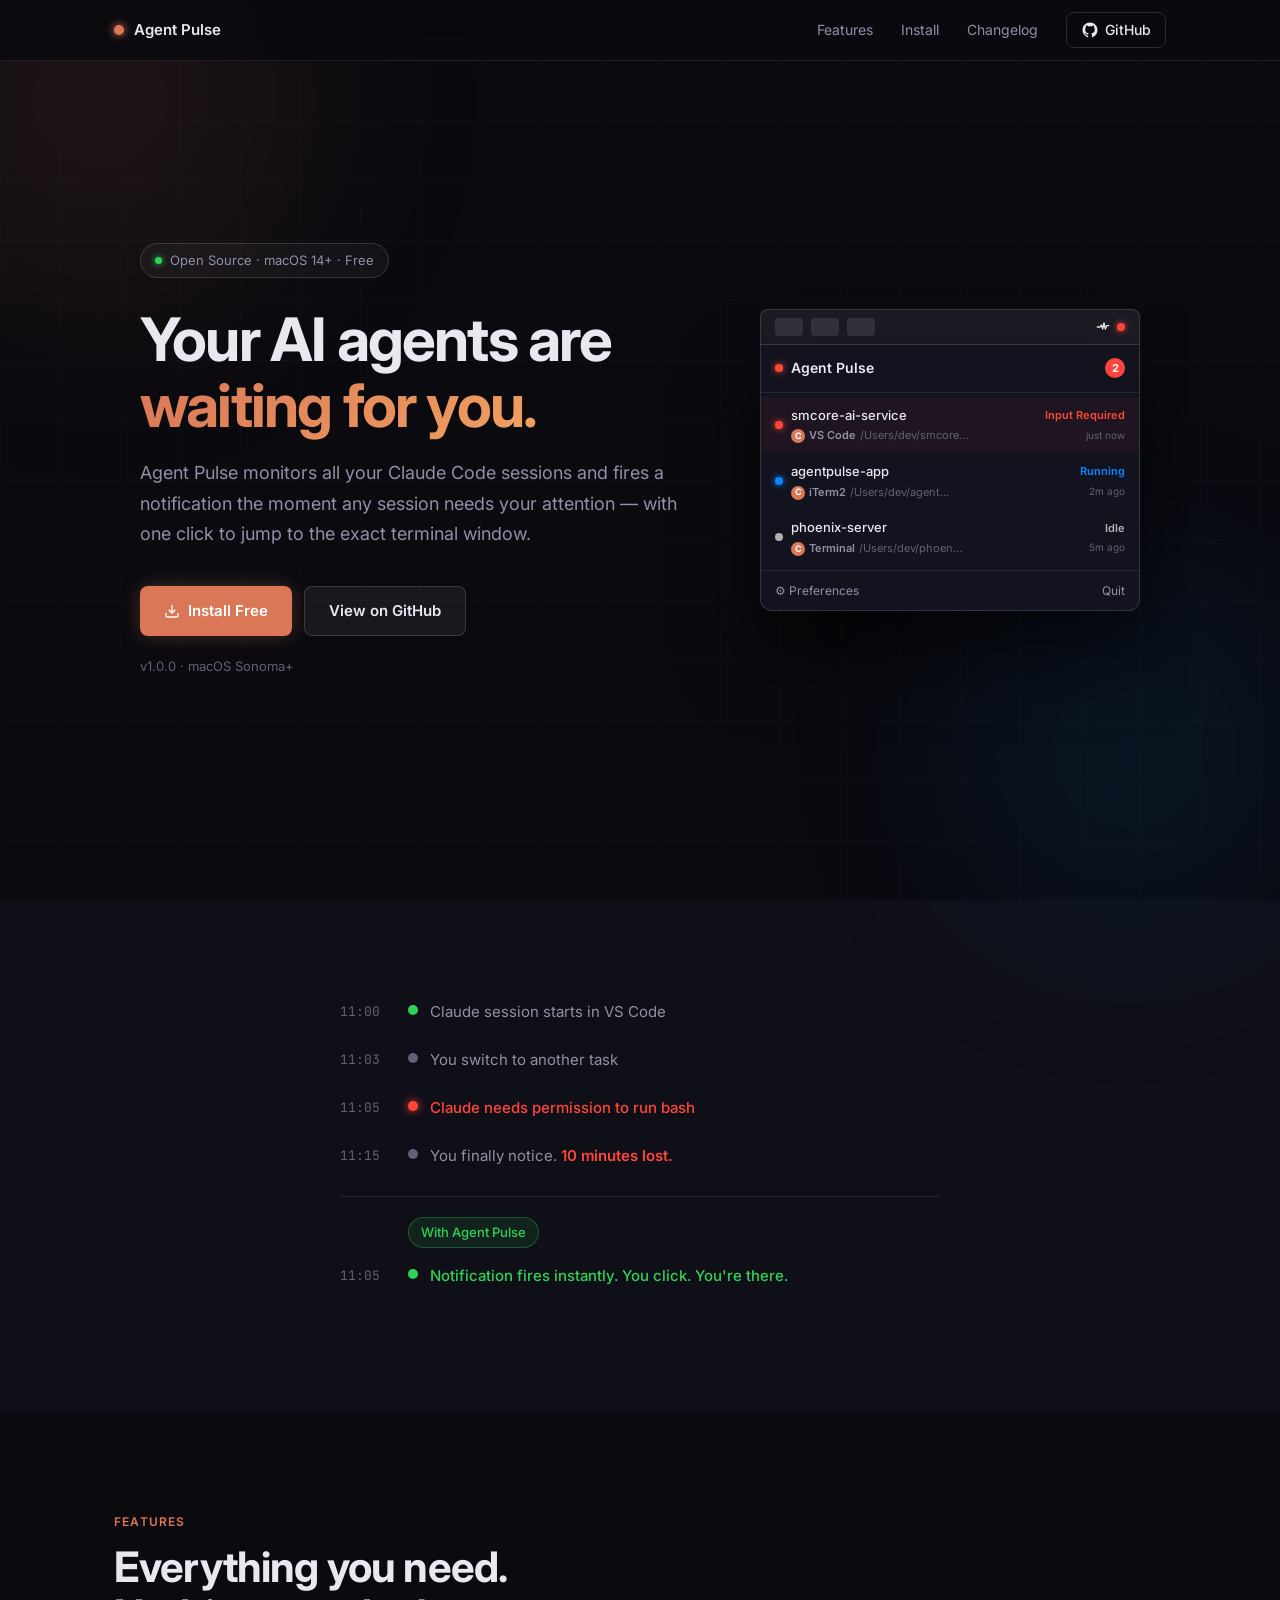
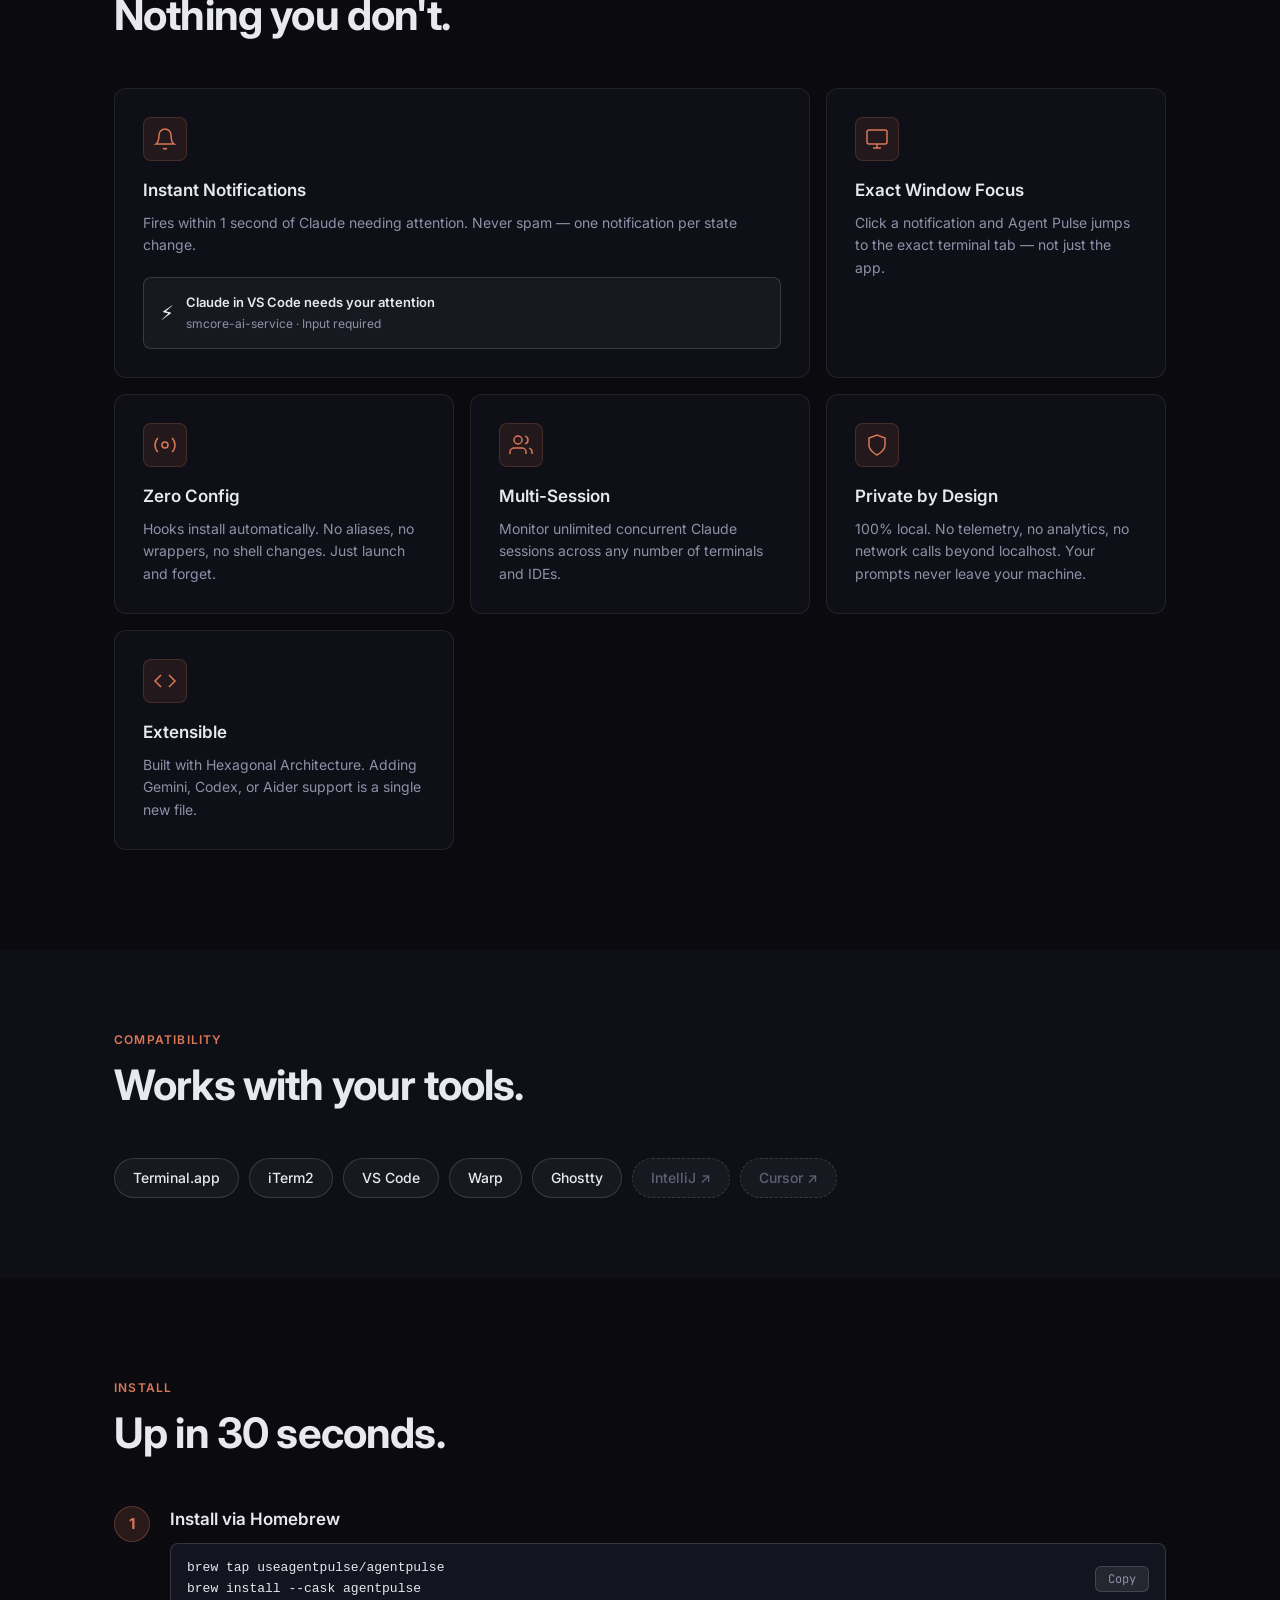
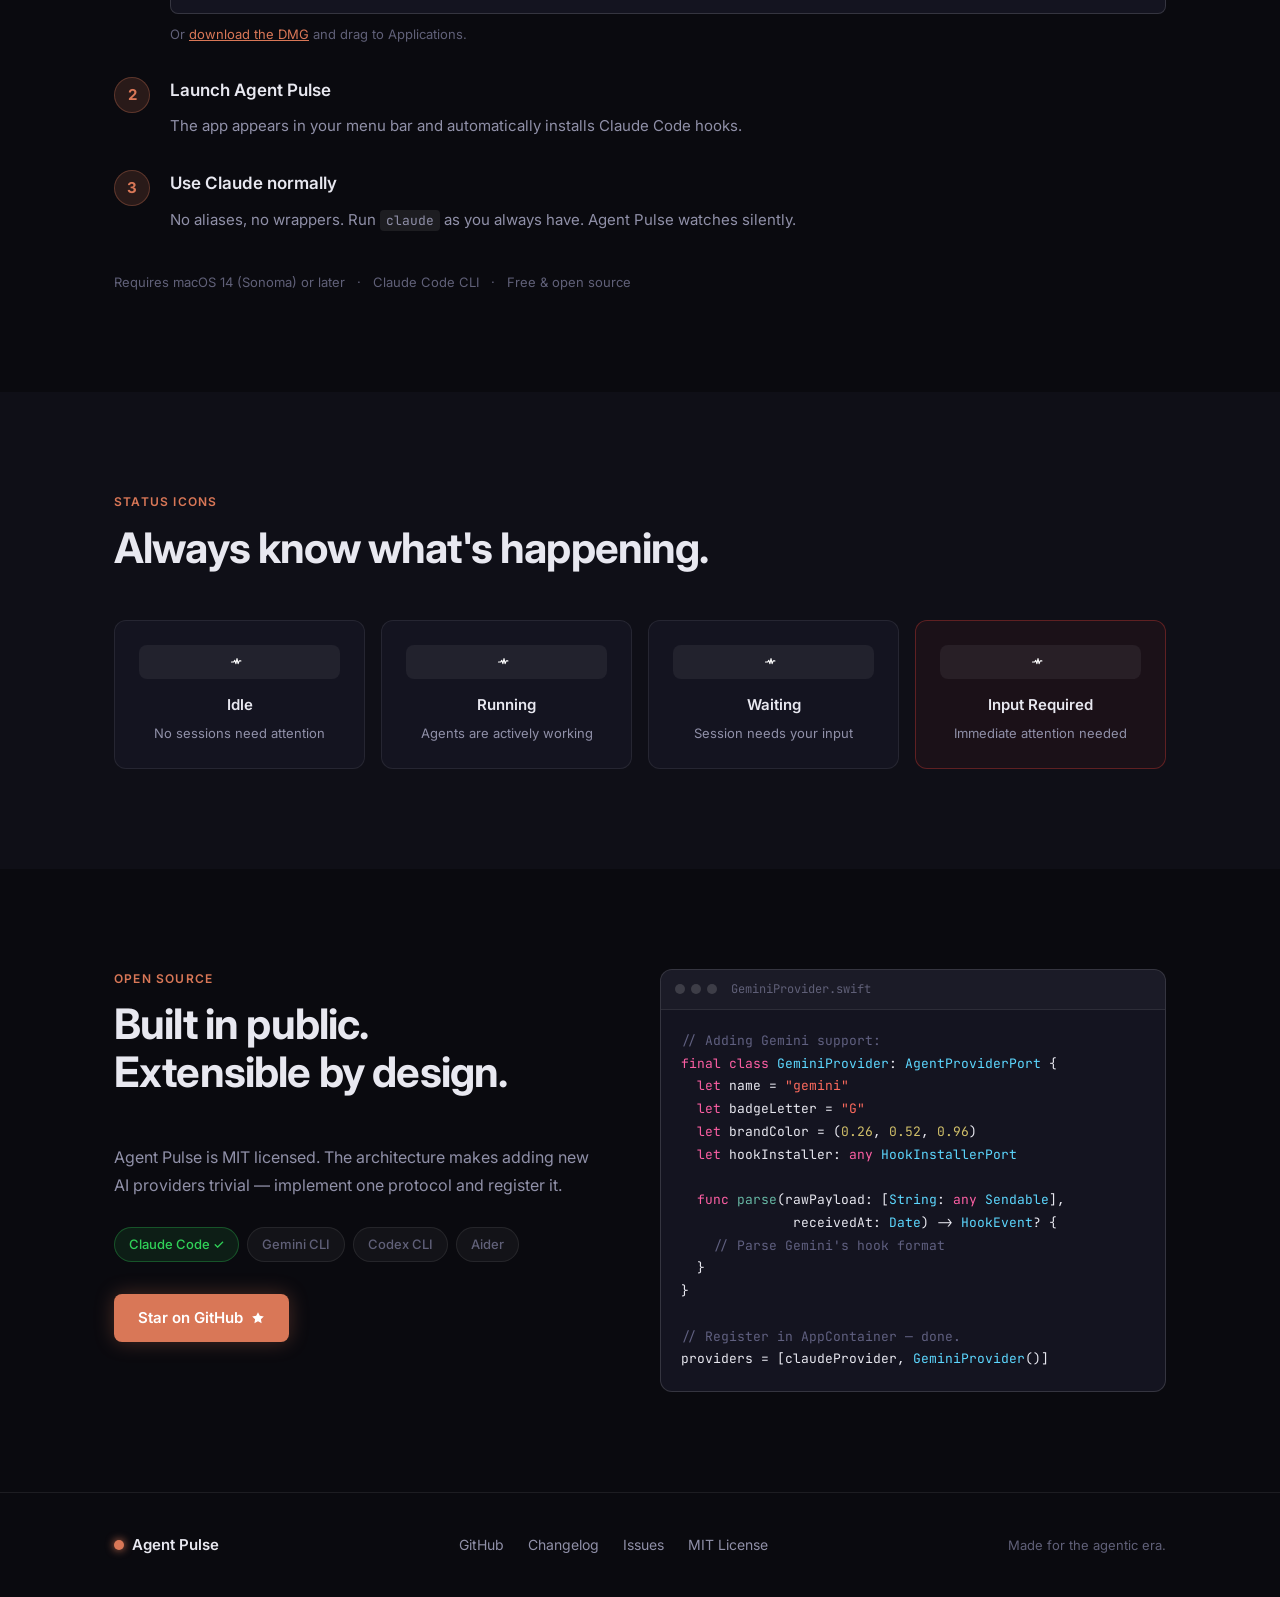
==== docs/index.html @ 5df6e978 "Add GitHub Pages site with hero, features, install, changelog" ====
<!DOCTYPE html>
<html lang="en">
<head>
  <meta charset="UTF-8" />
  <meta name="viewport" content="width=device-width, initial-scale=1.0" />
  <title>Agent Pulse — Monitor your AI coding agents</title>
  <meta name="description" content="macOS menu bar app that monitors Claude Code sessions and notifies you the moment any session needs your attention." />
  <meta property="og:title" content="Agent Pulse" />
  <meta property="og:description" content="Never miss when your AI coding agent needs you." />
  <meta property="og:type" content="website" />
  <meta property="og:url" content="https://useagentpulse.github.io/agentpulse-app" />
  <link rel="stylesheet" href="assets/css/style.css" />
  <link rel="preconnect" href="https://fonts.googleapis.com" />
  <link href="https://fonts.googleapis.com/css2?family=Inter:wght@300;400;500;600;700&family=JetBrains+Mono:wght@400;500&display=swap" rel="stylesheet" />
</head>
<body>

<!-- NAV -->
<nav class="nav">
  <div class="nav-inner">
    <div class="nav-logo">
      <span class="nav-dot"></span>
      <span class="nav-name">Agent Pulse</span>
    </div>
    <div class="nav-links">
      <a href="#features">Features</a>
      <a href="#install">Install</a>
      <a href="changelog.html">Changelog</a>
      <a href="https://github.com/useagentpulse/agentpulse-app" target="_blank" class="nav-github">
        <svg width="18" height="18" viewBox="0 0 24 24" fill="currentColor"><path d="M12 2C6.477 2 2 6.484 2 12.017c0 4.425 2.865 8.18 6.839 9.504.5.092.682-.217.682-.483 0-.237-.008-.868-.013-1.703-2.782.605-3.369-1.343-3.369-1.343-.454-1.158-1.11-1.466-1.11-1.466-.908-.62.069-.608.069-.608 1.003.07 1.531 1.032 1.531 1.032.892 1.53 2.341 1.088 2.91.832.092-.647.35-1.088.636-1.338-2.22-.253-4.555-1.113-4.555-4.951 0-1.093.39-1.988 1.029-2.688-.103-.253-.446-1.272.098-2.65 0 0 .84-.27 2.75 1.026A9.564 9.564 0 0112 6.844c.85.004 1.705.115 2.504.337 1.909-1.296 2.747-1.027 2.747-1.027.546 1.379.202 2.398.1 2.651.64.7 1.028 1.595 1.028 2.688 0 3.848-2.339 4.695-4.566 4.943.359.309.678.92.678 1.855 0 1.338-.012 2.419-.012 2.747 0 .268.18.58.688.482A10.019 10.019 0 0022 12.017C22 6.484 17.522 2 12 2z"/></svg>
        GitHub
      </a>
    </div>
  </div>
</nav>

<!-- HERO -->
<section class="hero">
  <div class="hero-bg">
    <div class="grid-lines"></div>
    <div class="glow glow-1"></div>
    <div class="glow glow-2"></div>
  </div>
  <div class="hero-content">
    <div class="hero-badge">
      <span class="badge-dot"></span>
      Open Source · macOS 14+ · Free
    </div>
    <h1 class="hero-title">
      Your AI agents are<br />
      <span class="hero-highlight">waiting for you.</span>
    </h1>
    <p class="hero-sub">
      Agent Pulse monitors all your Claude Code sessions and fires a notification
      the moment any session needs your attention — with one click to jump to
      the exact terminal window.
    </p>
    <div class="hero-actions">
      <a href="#install" class="btn btn-primary">
        <svg width="16" height="16" viewBox="0 0 24 24" fill="none" stroke="currentColor" stroke-width="2"><path d="M21 15v4a2 2 0 01-2 2H5a2 2 0 01-2-2v-4"/><polyline points="7 10 12 15 17 10"/><line x1="12" y1="15" x2="12" y2="3"/></svg>
        Install Free
      </a>
      <a href="https://github.com/useagentpulse/agentpulse-app" target="_blank" class="btn btn-ghost">View on GitHub</a>
    </div>
    <div class="hero-version">v1.0.0 · macOS Sonoma+</div>
  </div>

  <!-- Animated menu bar mockup -->
  <div class="hero-mockup">
    <div class="menubar-strip">
      <div class="menubar-icons">
        <div class="mb-icon"></div>
        <div class="mb-icon"></div>
        <div class="mb-icon"></div>
      </div>
      <div class="menubar-app">
        <svg class="pulse-icon" width="16" height="12" viewBox="0 0 24 18" fill="none">
          <path d="M2 9 H6 L8 6 L10 12 L12 3 L14 12 L16 7 H19" stroke="white" stroke-width="2" stroke-linecap="round" stroke-linejoin="round"/>
        </svg>
        <div class="status-dot status-dot--red pulse-anim"></div>
      </div>
    </div>

    <div class="popup-window">
      <div class="popup-header">
        <div class="popup-header-left">
          <div class="status-dot status-dot--red"></div>
          <span class="popup-title">Agent Pulse</span>
        </div>
        <div class="popup-badge">2</div>
      </div>
      <div class="popup-divider"></div>
      <div class="popup-sessions">
        <div class="session-row session-row--permission">
          <div class="session-left">
            <div class="status-dot status-dot--red"></div>
            <div class="session-info">
              <div class="session-name">smcore-ai-service</div>
              <div class="session-meta">
                <span class="provider-badge">C</span>
                <span class="terminal-name">VS Code</span>
                <span class="session-path">/Users/dev/smcore…</span>
              </div>
            </div>
          </div>
          <div class="session-right">
            <div class="session-status session-status--red">Input Required</div>
            <div class="session-time">just now</div>
          </div>
        </div>
        <div class="session-row">
          <div class="session-left">
            <div class="status-dot status-dot--blue"></div>
            <div class="session-info">
              <div class="session-name">agentpulse-app</div>
              <div class="session-meta">
                <span class="provider-badge">C</span>
                <span class="terminal-name">iTerm2</span>
                <span class="session-path">/Users/dev/agent…</span>
              </div>
            </div>
          </div>
          <div class="session-right">
            <div class="session-status session-status--blue">Running</div>
            <div class="session-time">2m ago</div>
          </div>
        </div>
        <div class="session-row">
          <div class="session-left">
            <div class="status-dot status-dot--grey"></div>
            <div class="session-info">
              <div class="session-name">phoenix-server</div>
              <div class="session-meta">
                <span class="provider-badge">C</span>
                <span class="terminal-name">Terminal</span>
                <span class="session-path">/Users/dev/phoen…</span>
              </div>
            </div>
          </div>
          <div class="session-right">
            <div class="session-status session-status--grey">Idle</div>
            <div class="session-time">5m ago</div>
          </div>
        </div>
      </div>
      <div class="popup-divider"></div>
      <div class="popup-footer">
        <span>⚙ Preferences</span>
        <span>Quit</span>
      </div>
    </div>
  </div>
</section>

<!-- PROBLEM -->
<section class="problem" id="problem">
  <div class="container">
    <div class="timeline">
      <div class="timeline-item">
        <div class="timeline-time">11:00</div>
        <div class="timeline-content">
          <div class="timeline-dot timeline-dot--green"></div>
          <div class="timeline-text">Claude session starts in VS Code</div>
        </div>
      </div>
      <div class="timeline-item">
        <div class="timeline-time">11:03</div>
        <div class="timeline-content">
          <div class="timeline-dot timeline-dot--grey"></div>
          <div class="timeline-text">You switch to another task</div>
        </div>
      </div>
      <div class="timeline-item">
        <div class="timeline-time">11:05</div>
        <div class="timeline-content">
          <div class="timeline-dot timeline-dot--red"></div>
          <div class="timeline-text timeline-text--alert">Claude needs permission to run bash</div>
        </div>
      </div>
      <div class="timeline-item">
        <div class="timeline-time">11:15</div>
        <div class="timeline-content">
          <div class="timeline-dot timeline-dot--grey"></div>
          <div class="timeline-text">You finally notice. <span class="lost">10 minutes lost.</span></div>
        </div>
      </div>
      <div class="timeline-with">
        <div class="with-badge">With Agent Pulse</div>
        <div class="timeline-item">
          <div class="timeline-time">11:05</div>
          <div class="timeline-content">
            <div class="timeline-dot timeline-dot--green"></div>
            <div class="timeline-text timeline-text--good">Notification fires instantly. You click. You're there.</div>
          </div>
        </div>
      </div>
    </div>
  </div>
</section>

<!-- FEATURES -->
<section class="features" id="features">
  <div class="container">
    <div class="section-label">Features</div>
    <h2 class="section-title">Everything you need.<br/>Nothing you don't.</h2>
    <div class="features-grid">
      <div class="feature-card feature-card--large">
        <div class="feature-icon">
          <svg width="24" height="24" viewBox="0 0 24 24" fill="none" stroke="currentColor" stroke-width="1.5"><path d="M18 8A6 6 0 006 8c0 7-3 9-3 9h18s-3-2-3-9"/><path d="M13.73 21a2 2 0 01-3.46 0"/></svg>
        </div>
        <h3>Instant Notifications</h3>
        <p>Fires within 1 second of Claude needing attention. Never spam — one notification per state change.</p>
        <div class="feature-notif">
          <div class="notif-icon">⚡</div>
          <div class="notif-body">
            <div class="notif-title">Claude in VS Code needs your attention</div>
            <div class="notif-sub">smcore-ai-service · Input required</div>
          </div>
        </div>
      </div>
      <div class="feature-card">
        <div class="feature-icon">
          <svg width="24" height="24" viewBox="0 0 24 24" fill="none" stroke="currentColor" stroke-width="1.5"><rect x="2" y="3" width="20" height="14" rx="2"/><path d="M8 21h8M12 17v4"/></svg>
        </div>
        <h3>Exact Window Focus</h3>
        <p>Click a notification and Agent Pulse jumps to the exact terminal tab — not just the app.</p>
      </div>
      <div class="feature-card">
        <div class="feature-icon">
          <svg width="24" height="24" viewBox="0 0 24 24" fill="none" stroke="currentColor" stroke-width="1.5"><circle cx="12" cy="12" r="3"/><path d="M19.07 4.93a10 10 0 010 14.14M4.93 4.93a10 10 0 000 14.14"/></svg>
        </div>
        <h3>Zero Config</h3>
        <p>Hooks install automatically. No aliases, no wrappers, no shell changes. Just launch and forget.</p>
      </div>
      <div class="feature-card">
        <div class="feature-icon">
          <svg width="24" height="24" viewBox="0 0 24 24" fill="none" stroke="currentColor" stroke-width="1.5"><path d="M17 21v-2a4 4 0 00-4-4H5a4 4 0 00-4 4v2"/><circle cx="9" cy="7" r="4"/><path d="M23 21v-2a4 4 0 00-3-3.87"/><path d="M16 3.13a4 4 0 010 7.75"/></svg>
        </div>
        <h3>Multi-Session</h3>
        <p>Monitor unlimited concurrent Claude sessions across any number of terminals and IDEs.</p>
      </div>
      <div class="feature-card">
        <div class="feature-icon">
          <svg width="24" height="24" viewBox="0 0 24 24" fill="none" stroke="currentColor" stroke-width="1.5"><path d="M12 22s8-4 8-10V5l-8-3-8 3v7c0 6 8 10 8 10z"/></svg>
        </div>
        <h3>Private by Design</h3>
        <p>100% local. No telemetry, no analytics, no network calls beyond localhost. Your prompts never leave your machine.</p>
      </div>
      <div class="feature-card">
        <div class="feature-icon">
          <svg width="24" height="24" viewBox="0 0 24 24" fill="none" stroke="currentColor" stroke-width="1.5"><polyline points="16 18 22 12 16 6"/><polyline points="8 6 2 12 8 18"/></svg>
        </div>
        <h3>Extensible</h3>
        <p>Built with Hexagonal Architecture. Adding Gemini, Codex, or Aider support is a single new file.</p>
      </div>
    </div>
  </div>
</section>

<!-- TERMINALS -->
<section class="terminals">
  <div class="container">
    <div class="section-label">Compatibility</div>
    <h2 class="section-title">Works with your tools.</h2>
    <div class="terminals-grid">
      <div class="terminal-pill">Terminal.app</div>
      <div class="terminal-pill">iTerm2</div>
      <div class="terminal-pill">VS Code</div>
      <div class="terminal-pill">Warp</div>
      <div class="terminal-pill">Ghostty</div>
      <div class="terminal-pill terminal-pill--coming">IntelliJ ↗</div>
      <div class="terminal-pill terminal-pill--coming">Cursor ↗</div>
    </div>
  </div>
</section>

<!-- INSTALL -->
<section class="install" id="install">
  <div class="container">
    <div class="section-label">Install</div>
    <h2 class="section-title">Up in 30 seconds.</h2>
    <div class="install-steps">
      <div class="install-step">
        <div class="step-num">1</div>
        <div class="step-body">
          <div class="step-title">Install via Homebrew</div>
          <div class="code-block">
            <code>brew tap useagentpulse/agentpulse<br/>brew install --cask agentpulse</code>
            <button class="copy-btn" data-copy="brew tap useagentpulse/agentpulse&#10;brew install --cask agentpulse">Copy</button>
          </div>
          <div class="step-alt">Or <a href="https://github.com/useagentpulse/agentpulse-app/releases/latest">download the DMG</a> and drag to Applications.</div>
        </div>
      </div>
      <div class="install-step">
        <div class="step-num">2</div>
        <div class="step-body">
          <div class="step-title">Launch Agent Pulse</div>
          <p>The app appears in your menu bar and automatically installs Claude Code hooks.</p>
        </div>
      </div>
      <div class="install-step">
        <div class="step-num">3</div>
        <div class="step-body">
          <div class="step-title">Use Claude normally</div>
          <p>No aliases, no wrappers. Run <code class="inline-code">claude</code> as you always have. Agent Pulse watches silently.</p>
        </div>
      </div>
    </div>
    <div class="requirements">
      <span>Requires macOS 14 (Sonoma) or later</span>
      <span>·</span>
      <span>Claude Code CLI</span>
      <span>·</span>
      <span>Free &amp; open source</span>
    </div>
  </div>
</section>

<!-- STATUS STATES -->
<section class="states">
  <div class="container">
    <div class="section-label">Status Icons</div>
    <h2 class="section-title">Always know what's happening.</h2>
    <div class="states-grid">
      <div class="state-card">
        <div class="state-icon">
          <svg width="14" height="10" viewBox="0 0 24 18" fill="none"><path d="M2 9 H6 L8 6 L10 12 L12 3 L14 12 L16 7 H19" stroke="white" stroke-width="2" stroke-linecap="round" stroke-linejoin="round"/></svg>
          <div class="state-dot" style="background:#B0B0B0"></div>
        </div>
        <div class="state-name">Idle</div>
        <div class="state-desc">No sessions need attention</div>
      </div>
      <div class="state-card">
        <div class="state-icon">
          <svg width="14" height="10" viewBox="0 0 24 18" fill="none"><path d="M2 9 H6 L8 6 L10 12 L12 3 L14 12 L16 7 H19" stroke="white" stroke-width="2" stroke-linecap="round" stroke-linejoin="round"/></svg>
          <div class="state-dot" style="background:#0A84FF"></div>
        </div>
        <div class="state-name">Running</div>
        <div class="state-desc">Agents are actively working</div>
      </div>
      <div class="state-card">
        <div class="state-icon">
          <svg width="14" height="10" viewBox="0 0 24 18" fill="none"><path d="M2 9 H6 L8 6 L10 12 L12 3 L14 12 L16 7 H19" stroke="white" stroke-width="2" stroke-linecap="round" stroke-linejoin="round"/></svg>
          <div class="state-dot" style="background:#FF9F0A"></div>
        </div>
        <div class="state-name">Waiting</div>
        <div class="state-desc">Session needs your input</div>
      </div>
      <div class="state-card state-card--highlight">
        <div class="state-icon">
          <svg width="14" height="10" viewBox="0 0 24 18" fill="none"><path d="M2 9 H6 L8 6 L10 12 L12 3 L14 12 L16 7 H19" stroke="white" stroke-width="2" stroke-linecap="round" stroke-linejoin="round"/></svg>
          <div class="state-dot state-dot--pulse" style="background:#FF453A"></div>
        </div>
        <div class="state-name">Input Required</div>
        <div class="state-desc">Immediate attention needed</div>
      </div>
    </div>
  </div>
</section>

<!-- OPEN SOURCE -->
<section class="opensource">
  <div class="container opensource-inner">
    <div class="os-text">
      <div class="section-label">Open Source</div>
      <h2 class="section-title">Built in public.<br/>Extensible by design.</h2>
      <p>Agent Pulse is MIT licensed. The architecture makes adding new AI providers trivial — implement one protocol and register it.</p>
      <div class="providers-roadmap">
        <div class="provider provider--done">Claude Code ✓</div>
        <div class="provider provider--soon">Gemini CLI</div>
        <div class="provider provider--soon">Codex CLI</div>
        <div class="provider provider--soon">Aider</div>
      </div>
      <a href="https://github.com/useagentpulse/agentpulse-app" target="_blank" class="btn btn-primary">
        Star on GitHub
        <svg width="14" height="14" viewBox="0 0 24 24" fill="currentColor"><path d="M12 2l3.09 6.26L22 9.27l-5 4.87 1.18 6.88L12 17.77l-6.18 3.25L7 14.14 2 9.27l6.91-1.01L12 2z"/></svg>
      </a>
    </div>
    <div class="os-code">
      <div class="code-window">
        <div class="code-window-bar">
          <span></span><span></span><span></span>
          <div class="code-window-title">GeminiProvider.swift</div>
        </div>
        <pre class="code-content"><span class="code-comment">// Adding Gemini support:</span>
<span class="code-keyword">final class</span> <span class="code-type">GeminiProvider</span>: <span class="code-type">AgentProviderPort</span> {
  <span class="code-keyword">let</span> name = <span class="code-string">"gemini"</span>
  <span class="code-keyword">let</span> badgeLetter = <span class="code-string">"G"</span>
  <span class="code-keyword">let</span> brandColor = (<span class="code-num">0.26</span>, <span class="code-num">0.52</span>, <span class="code-num">0.96</span>)
  <span class="code-keyword">let</span> hookInstaller: <span class="code-keyword">any</span> <span class="code-type">HookInstallerPort</span>

  <span class="code-keyword">func</span> <span class="code-fn">parse</span>(rawPayload: [<span class="code-type">String</span>: <span class="code-keyword">any</span> <span class="code-type">Sendable</span>],
              receivedAt: <span class="code-type">Date</span>) -> <span class="code-type">HookEvent</span>? {
    <span class="code-comment">// Parse Gemini's hook format</span>
  }
}

<span class="code-comment">// Register in AppContainer — done.</span>
providers = [claudeProvider, <span class="code-type">GeminiProvider</span>()]</pre>
      </div>
    </div>
  </div>
</section>

<!-- FOOTER -->
<footer class="footer">
  <div class="container footer-inner">
    <div class="footer-logo">
      <span class="nav-dot"></span>
      <span>Agent Pulse</span>
    </div>
    <div class="footer-links">
      <a href="https://github.com/useagentpulse/agentpulse-app" target="_blank">GitHub</a>
      <a href="changelog.html">Changelog</a>
      <a href="https://github.com/useagentpulse/agentpulse-app/issues" target="_blank">Issues</a>
      <a href="https://github.com/useagentpulse/agentpulse-app/blob/main/LICENSE" target="_blank">MIT License</a>
    </div>
    <div class="footer-copy">Made for the agentic era.</div>
  </div>
</footer>

<script src="assets/js/main.js"></script>
</body>
</html>
---- docs/assets/css/style.css ----
/* ============================================================
   Agent Pulse — Site Styles
   Dark theme, agentic aesthetic
   ============================================================ */

*, *::before, *::after { box-sizing: border-box; margin: 0; padding: 0; }

:root {
  --bg:        #0a0a0f;
  --bg-2:      #0f0f17;
  --bg-3:      #141420;
  --border:    rgba(255,255,255,0.08);
  --border-2:  rgba(255,255,255,0.14);
  --text:      #e8e8f0;
  --text-2:    #9090a8;
  --text-3:    #606078;
  --accent:    #D97757;
  --blue:      #0A84FF;
  --orange:    #FF9F0A;
  --red:       #FF453A;
  --green:     #30D158;
  --grey:      #B0B0B0;
  --radius:    12px;
  --radius-sm: 8px;
}

html { scroll-behavior: smooth; }

body {
  font-family: 'Inter', system-ui, sans-serif;
  background: var(--bg);
  color: var(--text);
  line-height: 1.6;
  overflow-x: hidden;
}

a { color: inherit; text-decoration: none; }
.container { max-width: 1100px; margin: 0 auto; padding: 0 24px; }

/* ── NAV ─────────────────────────────────────────────────── */
.nav {
  position: fixed; top: 0; left: 0; right: 0; z-index: 100;
  background: rgba(10,10,15,0.85);
  backdrop-filter: blur(20px);
  border-bottom: 1px solid var(--border);
}
.nav-inner {
  max-width: 1100px; margin: 0 auto; padding: 0 24px;
  height: 60px; display: flex; align-items: center; justify-content: space-between;
}
.nav-logo { display: flex; align-items: center; gap: 10px; font-weight: 600; font-size: 15px; }
.nav-dot {
  width: 10px; height: 10px; border-radius: 50%;
  background: var(--accent);
  box-shadow: 0 0 8px var(--accent);
  animation: breathe 2s ease-in-out infinite;
}
@keyframes breathe {
  0%,100% { opacity: 1; transform: scale(1); }
  50%      { opacity: 0.4; transform: scale(0.85); }
}
.nav-links { display: flex; align-items: center; gap: 28px; font-size: 14px; color: var(--text-2); }
.nav-links a:hover { color: var(--text); }
.nav-active { color: var(--text) !important; }
.nav-github {
  display: flex; align-items: center; gap: 6px;
  padding: 6px 14px; border-radius: var(--radius-sm);
  border: 1px solid var(--border-2);
  color: var(--text) !important;
  font-weight: 500;
  transition: border-color 0.2s, background 0.2s;
}
.nav-github:hover { background: rgba(255,255,255,0.05); border-color: var(--border-2); }

/* ── HERO ────────────────────────────────────────────────── */
.hero {
  min-height: 100vh; display: flex; align-items: center;
  padding: 100px 24px 80px;
  position: relative; overflow: hidden;
  max-width: 1100px; margin: 0 auto;
  gap: 60px; flex-wrap: wrap; justify-content: center;
}
.hero-bg { position: fixed; inset: 0; pointer-events: none; z-index: 0; }
.grid-lines {
  position: absolute; inset: 0;
  background-image:
    linear-gradient(rgba(255,255,255,0.02) 1px, transparent 1px),
    linear-gradient(90deg, rgba(255,255,255,0.02) 1px, transparent 1px);
  background-size: 60px 60px;
}
.glow {
  position: absolute; border-radius: 50%; filter: blur(100px); opacity: 0.15;
}
.glow-1 {
  width: 600px; height: 600px; top: -200px; left: -200px;
  background: radial-gradient(circle, var(--accent) 0%, transparent 70%);
}
.glow-2 {
  width: 500px; height: 500px; bottom: -100px; right: -100px;
  background: radial-gradient(circle, var(--blue) 0%, transparent 70%);
}
.hero-content { position: relative; z-index: 1; max-width: 560px; flex: 1 1 400px; }
.hero-badge {
  display: inline-flex; align-items: center; gap: 8px;
  padding: 6px 14px; border-radius: 100px;
  border: 1px solid var(--border-2);
  background: rgba(255,255,255,0.04);
  font-size: 13px; color: var(--text-2); margin-bottom: 28px;
}
.badge-dot {
  width: 7px; height: 7px; border-radius: 50%;
  background: var(--green);
  box-shadow: 0 0 6px var(--green);
}
.hero-title {
  font-size: clamp(36px, 5vw, 60px);
  font-weight: 700; line-height: 1.1;
  letter-spacing: -0.03em; margin-bottom: 20px;
}
.hero-highlight {
  background: linear-gradient(135deg, var(--accent) 0%, #f0a060 100%);
  -webkit-background-clip: text; -webkit-text-fill-color: transparent;
}
.hero-sub { font-size: 18px; color: var(--text-2); line-height: 1.7; margin-bottom: 36px; }
.hero-actions { display: flex; gap: 12px; flex-wrap: wrap; margin-bottom: 20px; }
.hero-version { font-size: 13px; color: var(--text-3); }

/* Buttons */
.btn {
  display: inline-flex; align-items: center; gap: 8px;
  padding: 12px 24px; border-radius: var(--radius-sm);
  font-weight: 600; font-size: 15px; cursor: pointer;
  transition: all 0.2s; border: none;
}
.btn-primary {
  background: var(--accent);
  color: white;
  box-shadow: 0 0 20px rgba(217,119,87,0.3);
}
.btn-primary:hover { background: #e8895a; box-shadow: 0 0 30px rgba(217,119,87,0.5); transform: translateY(-1px); }
.btn-ghost {
  background: rgba(255,255,255,0.06);
  color: var(--text);
  border: 1px solid var(--border-2);
}
.btn-ghost:hover { background: rgba(255,255,255,0.1); }

/* ── MENU BAR MOCKUP ─────────────────────────────────────── */
.hero-mockup { position: relative; z-index: 1; flex: 1 1 320px; max-width: 380px; }
.menubar-strip {
  background: rgba(30,30,40,0.9);
  border: 1px solid var(--border-2);
  border-radius: var(--radius-sm) var(--radius-sm) 0 0;
  padding: 8px 14px;
  display: flex; align-items: center; justify-content: space-between;
}
.menubar-icons { display: flex; gap: 8px; }
.mb-icon {
  width: 28px; height: 18px;
  background: rgba(255,255,255,0.1); border-radius: 4px;
}
.menubar-app { display: flex; align-items: center; gap: 5px; }
.pulse-icon { opacity: 0.9; }
.status-dot {
  width: 8px; height: 8px; border-radius: 50%; flex-shrink: 0;
}
.status-dot--red    { background: var(--red); box-shadow: 0 0 6px var(--red); }
.status-dot--blue   { background: var(--blue); box-shadow: 0 0 6px var(--blue); }
.status-dot--grey   { background: var(--grey); }
.status-dot--green  { background: var(--green); }
.status-dot--orange { background: var(--orange); }
.pulse-anim { animation: pulse-red 0.5s ease-in-out infinite alternate; }
@keyframes pulse-red {
  from { opacity: 1; box-shadow: 0 0 6px var(--red); }
  to   { opacity: 0.15; box-shadow: 0 0 2px var(--red); }
}
.popup-window {
  background: rgba(20,20,32,0.98);
  border: 1px solid var(--border-2);
  border-top: none;
  border-radius: 0 0 var(--radius) var(--radius);
  overflow: hidden;
  box-shadow: 0 40px 80px rgba(0,0,0,0.6);
}
.popup-header {
  display: flex; align-items: center; justify-content: space-between;
  padding: 12px 14px;
}
.popup-header-left { display: flex; align-items: center; gap: 8px; }
.popup-title { font-weight: 600; font-size: 14px; }
.popup-badge {
  background: var(--red); color: white;
  width: 20px; height: 20px; border-radius: 50%;
  font-size: 11px; font-weight: 700;
  display: flex; align-items: center; justify-content: center;
}
.popup-divider { height: 1px; background: var(--border); }
.popup-sessions { padding: 4px 0; }
.session-row {
  display: flex; align-items: center; justify-content: space-between;
  padding: 8px 14px; gap: 8px;
  transition: background 0.15s;
}
.session-row:hover { background: rgba(255,255,255,0.04); }
.session-row--permission { background: rgba(255,69,58,0.05); }
.session-left { display: flex; align-items: center; gap: 8px; flex: 1; min-width: 0; }
.session-info { min-width: 0; }
.session-name { font-size: 13px; font-weight: 500; white-space: nowrap; overflow: hidden; text-overflow: ellipsis; }
.session-meta { display: flex; align-items: center; gap: 4px; margin-top: 2px; }
.provider-badge {
  font-size: 9px; font-weight: 700;
  background: var(--accent); color: white;
  width: 14px; height: 14px; border-radius: 50%;
  display: flex; align-items: center; justify-content: center;
  flex-shrink: 0;
}
.terminal-name { font-size: 11px; font-weight: 600; color: var(--text-2); }
.session-path { font-size: 11px; color: var(--text-3); white-space: nowrap; overflow: hidden; text-overflow: ellipsis; }
.session-right { text-align: right; flex-shrink: 0; }
.session-status { font-size: 11px; font-weight: 600; }
.session-status--red    { color: var(--red); }
.session-status--blue   { color: var(--blue); }
.session-status--grey   { color: var(--grey); }
.session-time { font-size: 10px; color: var(--text-3); margin-top: 2px; }
.popup-footer {
  display: flex; justify-content: space-between;
  padding: 10px 14px;
  font-size: 12px; color: var(--text-2);
}

/* ── PROBLEM TIMELINE ─────────────────────────────────────── */
.problem { padding: 100px 0; background: var(--bg-2); }
.timeline { max-width: 600px; margin: 0 auto; }
.timeline-item {
  display: flex; gap: 20px; align-items: flex-start;
  margin-bottom: 8px;
}
.timeline-time {
  font-family: 'JetBrains Mono', monospace;
  font-size: 13px; color: var(--text-3);
  width: 48px; flex-shrink: 0; padding-top: 2px;
}
.timeline-content { display: flex; align-items: flex-start; gap: 12px; flex: 1; }
.timeline-dot {
  width: 10px; height: 10px; border-radius: 50%; flex-shrink: 0; margin-top: 5px;
}
.timeline-dot--green  { background: var(--green); }
.timeline-dot--grey   { background: var(--text-3); }
.timeline-dot--red    { background: var(--red); box-shadow: 0 0 8px var(--red); }
.timeline-text { font-size: 15px; color: var(--text-2); padding-bottom: 16px; }
.timeline-text--alert { color: var(--red); font-weight: 500; }
.timeline-text--good  { color: var(--green); font-weight: 500; }
.lost { color: var(--red); font-weight: 600; }
.timeline-with {
  border-top: 1px solid var(--border);
  padding-top: 20px; margin-top: 12px;
}
.with-badge {
  display: inline-block; margin-bottom: 16px; margin-left: 68px;
  background: rgba(48,209,88,0.1); color: var(--green);
  border: 1px solid rgba(48,209,88,0.3);
  padding: 4px 12px; border-radius: 100px; font-size: 13px; font-weight: 500;
}

/* ── SECTIONS ─────────────────────────────────────────────── */
.section-label {
  font-size: 12px; font-weight: 600; letter-spacing: 0.1em;
  text-transform: uppercase; color: var(--accent);
  margin-bottom: 12px;
}
.section-title {
  font-size: clamp(28px, 4vw, 42px);
  font-weight: 700; line-height: 1.15;
  letter-spacing: -0.02em; margin-bottom: 48px;
}

/* ── FEATURES ─────────────────────────────────────────────── */
.features { padding: 100px 0; }
.features-grid {
  display: grid;
  grid-template-columns: repeat(3, 1fr);
  gap: 16px;
}
.feature-card {
  background: var(--bg-2);
  border: 1px solid var(--border);
  border-radius: var(--radius);
  padding: 28px;
  transition: border-color 0.2s, transform 0.2s;
}
.feature-card:hover { border-color: var(--border-2); transform: translateY(-2px); }
.feature-card--large { grid-column: span 2; }
.feature-icon {
  width: 44px; height: 44px; border-radius: var(--radius-sm);
  background: rgba(217,119,87,0.1);
  border: 1px solid rgba(217,119,87,0.2);
  display: flex; align-items: center; justify-content: center;
  color: var(--accent); margin-bottom: 16px;
}
.feature-card h3 { font-size: 17px; font-weight: 600; margin-bottom: 8px; }
.feature-card p { font-size: 14px; color: var(--text-2); line-height: 1.6; }
.feature-notif {
  display: flex; align-items: center; gap: 12px;
  margin-top: 20px; padding: 14px 16px;
  background: rgba(255,255,255,0.04);
  border: 1px solid var(--border-2);
  border-radius: var(--radius-sm);
}
.notif-icon { font-size: 20px; }
.notif-title { font-size: 13px; font-weight: 600; }
.notif-sub { font-size: 12px; color: var(--text-2); margin-top: 2px; }

/* ── TERMINALS ────────────────────────────────────────────── */
.terminals { padding: 80px 0; background: var(--bg-2); }
.terminals-grid { display: flex; flex-wrap: wrap; gap: 10px; }
.terminal-pill {
  padding: 8px 18px; border-radius: 100px;
  border: 1px solid var(--border-2);
  font-size: 14px; font-weight: 500;
  background: rgba(255,255,255,0.04);
}
.terminal-pill--coming { color: var(--text-3); border-style: dashed; }

/* ── INSTALL ──────────────────────────────────────────────── */
.install { padding: 100px 0; }
.install-steps { display: flex; flex-direction: column; gap: 32px; margin-bottom: 40px; }
.install-step { display: flex; gap: 20px; align-items: flex-start; }
.step-num {
  width: 36px; height: 36px; border-radius: 50%;
  background: rgba(217,119,87,0.15);
  border: 1px solid rgba(217,119,87,0.3);
  color: var(--accent); font-weight: 700; font-size: 15px;
  display: flex; align-items: center; justify-content: center;
  flex-shrink: 0;
}
.step-body { flex: 1; }
.step-title { font-size: 17px; font-weight: 600; margin-bottom: 10px; }
.step-body p { font-size: 15px; color: var(--text-2); }
.step-alt { font-size: 13px; color: var(--text-3); margin-top: 10px; }
.step-alt a { color: var(--accent); text-decoration: underline; }
.code-block {
  display: flex; align-items: center; justify-content: space-between;
  background: var(--bg-3);
  border: 1px solid var(--border-2);
  border-radius: var(--radius-sm);
  padding: 14px 16px;
  font-family: 'JetBrains Mono', monospace;
  font-size: 13px; color: var(--text);
  gap: 12px;
}
.code-block code { flex: 1; white-space: pre; }
.copy-btn {
  background: rgba(255,255,255,0.08);
  border: 1px solid var(--border-2);
  color: var(--text-2); font-size: 12px;
  padding: 4px 12px; border-radius: 6px;
  cursor: pointer; flex-shrink: 0;
  transition: all 0.15s; font-family: inherit;
}
.copy-btn:hover { background: rgba(255,255,255,0.14); color: var(--text); }
.copy-btn.copied { color: var(--green); border-color: rgba(48,209,88,0.3); }
.inline-code {
  font-family: 'JetBrains Mono', monospace;
  font-size: 13px; background: rgba(255,255,255,0.08);
  padding: 2px 6px; border-radius: 4px;
}
.requirements {
  display: flex; gap: 12px; align-items: center;
  font-size: 13px; color: var(--text-3); flex-wrap: wrap;
}

/* ── STATUS STATES ────────────────────────────────────────── */
.states { padding: 100px 0; background: var(--bg-2); }
.states-grid {
  display: grid; grid-template-columns: repeat(4, 1fr); gap: 16px;
}
.state-card {
  background: var(--bg-3);
  border: 1px solid var(--border);
  border-radius: var(--radius);
  padding: 24px;
  text-align: center;
  transition: border-color 0.2s;
}
.state-card:hover { border-color: var(--border-2); }
.state-card--highlight { border-color: rgba(255,69,58,0.3); background: rgba(255,69,58,0.05); }
.state-icon {
  display: flex; align-items: center; justify-content: center; gap: 6px;
  background: rgba(255,255,255,0.06);
  border-radius: var(--radius-sm);
  padding: 12px; margin-bottom: 14px;
}
.state-dot--pulse { animation: pulse-red 0.5s ease-in-out infinite alternate; }
.state-name { font-size: 15px; font-weight: 600; margin-bottom: 6px; }
.state-desc { font-size: 13px; color: var(--text-2); }

/* ── OPEN SOURCE ──────────────────────────────────────────── */
.opensource { padding: 100px 0; }
.opensource-inner { display: flex; gap: 60px; align-items: flex-start; flex-wrap: wrap; }
.os-text { flex: 1 1 360px; }
.os-text p { font-size: 16px; color: var(--text-2); margin-bottom: 28px; line-height: 1.7; }
.providers-roadmap { display: flex; flex-wrap: wrap; gap: 8px; margin-bottom: 32px; }
.provider {
  padding: 6px 14px; border-radius: 100px; font-size: 13px; font-weight: 500;
}
.provider--done { background: rgba(48,209,88,0.1); color: var(--green); border: 1px solid rgba(48,209,88,0.3); }
.provider--soon { background: rgba(255,255,255,0.04); color: var(--text-3); border: 1px solid var(--border); }

.os-code { flex: 1 1 380px; }
.code-window {
  background: var(--bg-3);
  border: 1px solid var(--border-2);
  border-radius: var(--radius);
  overflow: hidden;
}
.code-window-bar {
  display: flex; align-items: center; gap: 6px;
  padding: 10px 14px;
  background: rgba(255,255,255,0.03);
  border-bottom: 1px solid var(--border);
}
.code-window-bar span {
  width: 10px; height: 10px; border-radius: 50%; background: rgba(255,255,255,0.15);
}
.code-window-title { margin-left: 8px; font-size: 12px; color: var(--text-3); font-family: 'JetBrains Mono', monospace; }
.code-content {
  padding: 20px; font-size: 13px; line-height: 1.75;
  font-family: 'JetBrains Mono', monospace;
  white-space: pre; overflow-x: auto;
}
.code-comment  { color: #606080; }
.code-keyword  { color: #FC5FA3; }
.code-type     { color: #5DD8FF; }
.code-string   { color: #FC6A5D; }
.code-num      { color: #D0BF69; }
.code-fn       { color: #67B7A4; }

/* ── FOOTER ──────────────────────────────────────────────── */
.footer {
  border-top: 1px solid var(--border);
  padding: 40px 0;
}
.footer-inner {
  display: flex; align-items: center; justify-content: space-between;
  flex-wrap: wrap; gap: 16px;
}
.footer-logo { display: flex; align-items: center; gap: 8px; font-weight: 600; font-size: 15px; }
.footer-links { display: flex; gap: 24px; font-size: 14px; color: var(--text-2); }
.footer-links a:hover { color: var(--text); }
.footer-copy { font-size: 13px; color: var(--text-3); }

/* ── CHANGELOG PAGE ──────────────────────────────────────── */
.changelog-page { padding-top: 80px; min-height: 100vh; }
.changelog-header { padding: 80px 0 60px; }
.changelog-sub { font-size: 17px; color: var(--text-2); }
.changelog-list { display: flex; flex-direction: column; gap: 48px; padding-bottom: 80px; }
.changelog-entry {
  border: 1px solid var(--border);
  border-radius: var(--radius);
  padding: 36px;
  background: var(--bg-2);
}
.changelog-meta { display: flex; align-items: center; gap: 12px; margin-bottom: 12px; flex-wrap: wrap; }
.changelog-version {
  font-family: 'JetBrains Mono', monospace;
  font-size: 15px; font-weight: 600; color: var(--accent);
}
.changelog-tag {
  padding: 3px 10px; border-radius: 100px; font-size: 12px; font-weight: 600;
}
.changelog-tag--latest { background: rgba(48,209,88,0.1); color: var(--green); border: 1px solid rgba(48,209,88,0.3); }
.changelog-date { font-size: 13px; color: var(--text-3); }
.changelog-title { font-size: 24px; font-weight: 700; margin-bottom: 24px; letter-spacing: -0.02em; }
.changelog-body { display: flex; flex-direction: column; gap: 20px; }
.changelog-section-title { font-size: 13px; font-weight: 600; color: var(--text-2); margin-bottom: 10px; }
.changelog-body ul { list-style: none; display: flex; flex-direction: column; gap: 8px; }
.changelog-body li {
  font-size: 14px; color: var(--text-2); padding-left: 16px; position: relative;
}
.changelog-body li::before {
  content: '·'; position: absolute; left: 0; color: var(--text-3);
}
.changelog-body code { font-family: 'JetBrains Mono', monospace; font-size: 12px; background: rgba(255,255,255,0.08); padding: 1px 5px; border-radius: 4px; }
.changelog-release-link {
  display: inline-block; margin-top: 24px;
  font-size: 14px; color: var(--accent); font-weight: 500;
}
.changelog-release-link:hover { text-decoration: underline; }
.changelog-upcoming { padding-bottom: 100px; }
.roadmap-grid { display: grid; grid-template-columns: repeat(3, 1fr); gap: 16px; }
.roadmap-item {
  background: var(--bg-2); border: 1px solid var(--border);
  border-radius: var(--radius); padding: 24px;
}
.roadmap-icon { font-size: 24px; margin-bottom: 10px; }
.roadmap-name { font-size: 15px; font-weight: 600; margin-bottom: 6px; }
.roadmap-desc { font-size: 13px; color: var(--text-2); }

/* ── RESPONSIVE ──────────────────────────────────────────── */
@media (max-width: 768px) {
  .features-grid { grid-template-columns: 1fr; }
  .feature-card--large { grid-column: span 1; }
  .states-grid { grid-template-columns: repeat(2, 1fr); }
  .roadmap-grid { grid-template-columns: 1fr 1fr; }
  .opensource-inner { flex-direction: column; }
  .hero { flex-direction: column; }
  .nav-links { gap: 16px; }
}
@media (max-width: 480px) {
  .states-grid { grid-template-columns: 1fr; }
  .roadmap-grid { grid-template-columns: 1fr; }
  .nav-links a:not(.nav-github) { display: none; }
}
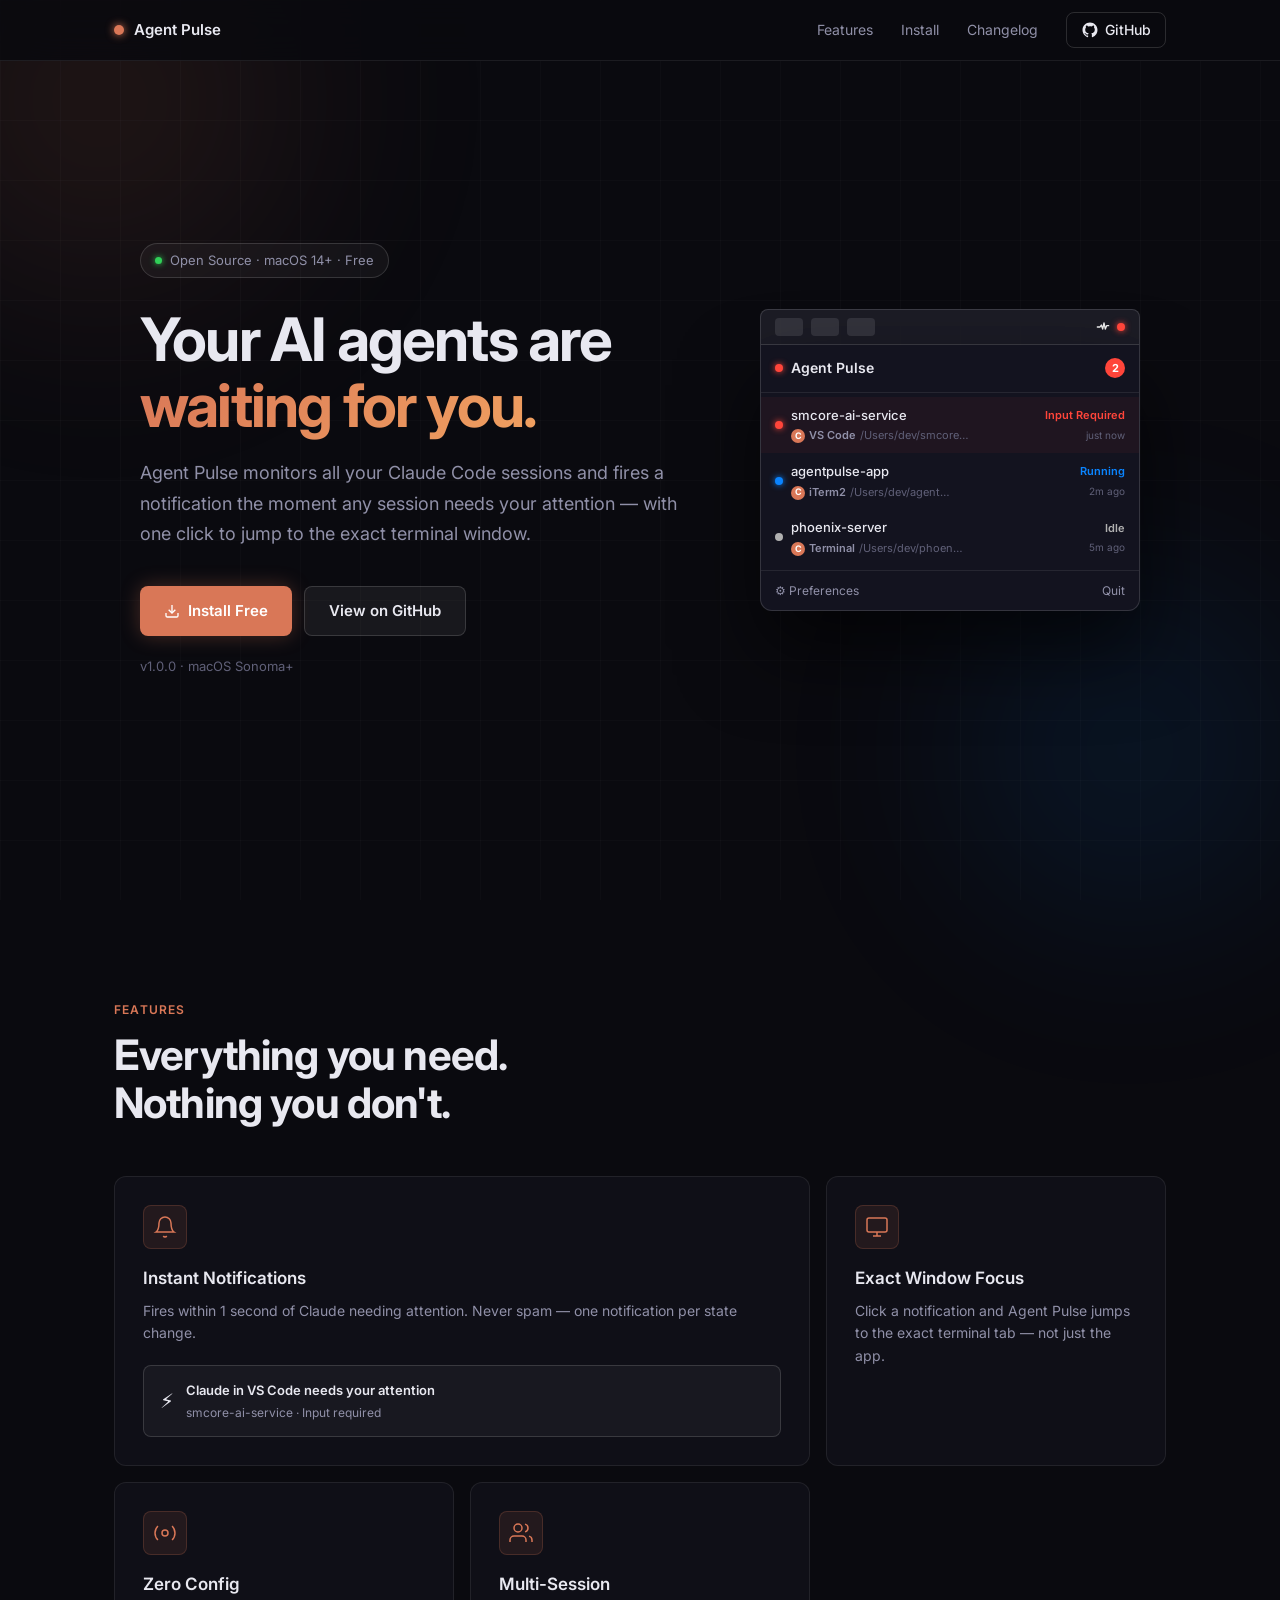
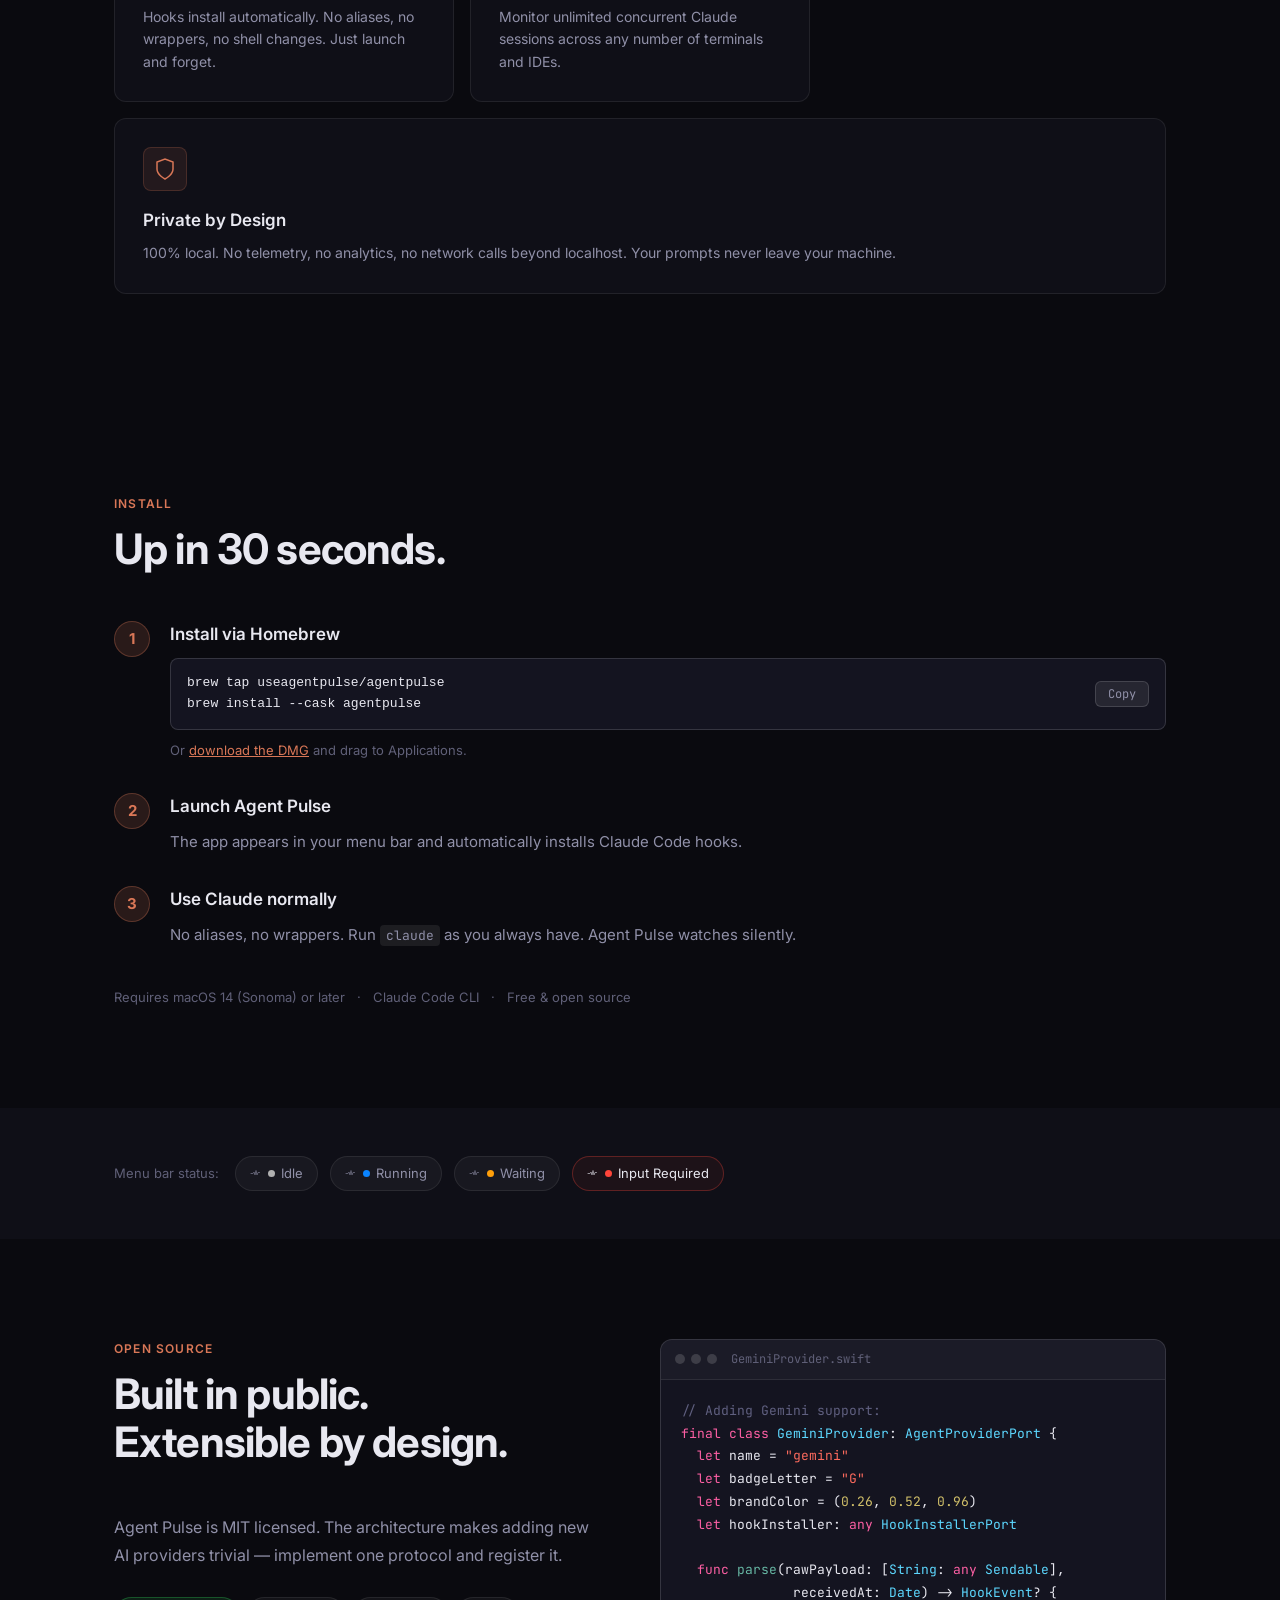
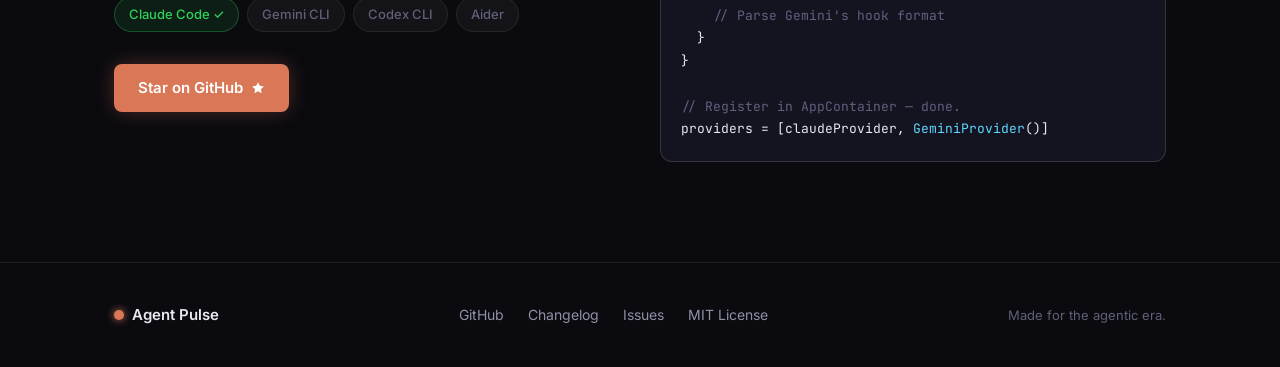
==== commit c0f946f1: "Simplify site: remove timeline/terminals sections, compact status strip, drop extensible card" ====
--- a/docs/index.html
+++ b/docs/index.html
@@ -152,52 +152,6 @@
   </div>
 </section>
 
-<!-- PROBLEM -->
-<section class="problem" id="problem">
-  <div class="container">
-    <div class="timeline">
-      <div class="timeline-item">
-        <div class="timeline-time">11:00</div>
-        <div class="timeline-content">
-          <div class="timeline-dot timeline-dot--green"></div>
-          <div class="timeline-text">Claude session starts in VS Code</div>
-        </div>
-      </div>
-      <div class="timeline-item">
-        <div class="timeline-time">11:03</div>
-        <div class="timeline-content">
-          <div class="timeline-dot timeline-dot--grey"></div>
-          <div class="timeline-text">You switch to another task</div>
-        </div>
-      </div>
-      <div class="timeline-item">
-        <div class="timeline-time">11:05</div>
-        <div class="timeline-content">
-          <div class="timeline-dot timeline-dot--red"></div>
-          <div class="timeline-text timeline-text--alert">Claude needs permission to run bash</div>
-        </div>
-      </div>
-      <div class="timeline-item">
-        <div class="timeline-time">11:15</div>
-        <div class="timeline-content">
-          <div class="timeline-dot timeline-dot--grey"></div>
-          <div class="timeline-text">You finally notice. <span class="lost">10 minutes lost.</span></div>
-        </div>
-      </div>
-      <div class="timeline-with">
-        <div class="with-badge">With Agent Pulse</div>
-        <div class="timeline-item">
-          <div class="timeline-time">11:05</div>
-          <div class="timeline-content">
-            <div class="timeline-dot timeline-dot--green"></div>
-            <div class="timeline-text timeline-text--good">Notification fires instantly. You click. You're there.</div>
-          </div>
-        </div>
-      </div>
-    </div>
-  </div>
-</section>
-
 <!-- FEATURES -->
 <section class="features" id="features">
   <div class="container">
@@ -239,37 +193,13 @@
         <h3>Multi-Session</h3>
         <p>Monitor unlimited concurrent Claude sessions across any number of terminals and IDEs.</p>
       </div>
-      <div class="feature-card">
+      <div class="feature-card feature-card--wide">
         <div class="feature-icon">
           <svg width="24" height="24" viewBox="0 0 24 24" fill="none" stroke="currentColor" stroke-width="1.5"><path d="M12 22s8-4 8-10V5l-8-3-8 3v7c0 6 8 10 8 10z"/></svg>
         </div>
         <h3>Private by Design</h3>
         <p>100% local. No telemetry, no analytics, no network calls beyond localhost. Your prompts never leave your machine.</p>
       </div>
-      <div class="feature-card">
-        <div class="feature-icon">
-          <svg width="24" height="24" viewBox="0 0 24 24" fill="none" stroke="currentColor" stroke-width="1.5"><polyline points="16 18 22 12 16 6"/><polyline points="8 6 2 12 8 18"/></svg>
-        </div>
-        <h3>Extensible</h3>
-        <p>Built with Hexagonal Architecture. Adding Gemini, Codex, or Aider support is a single new file.</p>
-      </div>
-    </div>
-  </div>
-</section>
-
-<!-- TERMINALS -->
-<section class="terminals">
-  <div class="container">
-    <div class="section-label">Compatibility</div>
-    <h2 class="section-title">Works with your tools.</h2>
-    <div class="terminals-grid">
-      <div class="terminal-pill">Terminal.app</div>
-      <div class="terminal-pill">iTerm2</div>
-      <div class="terminal-pill">VS Code</div>
-      <div class="terminal-pill">Warp</div>
-      <div class="terminal-pill">Ghostty</div>
-      <div class="terminal-pill terminal-pill--coming">IntelliJ ↗</div>
-      <div class="terminal-pill terminal-pill--coming">Cursor ↗</div>
     </div>
   </div>
 </section>
@@ -316,43 +246,30 @@
   </div>
 </section>
 
-<!-- STATUS STATES -->
+<!-- STATUS STATES — compact inline strip -->
 <section class="states">
   <div class="container">
-    <div class="section-label">Status Icons</div>
-    <h2 class="section-title">Always know what's happening.</h2>
-    <div class="states-grid">
-      <div class="state-card">
-        <div class="state-icon">
-          <svg width="14" height="10" viewBox="0 0 24 18" fill="none"><path d="M2 9 H6 L8 6 L10 12 L12 3 L14 12 L16 7 H19" stroke="white" stroke-width="2" stroke-linecap="round" stroke-linejoin="round"/></svg>
-          <div class="state-dot" style="background:#B0B0B0"></div>
-        </div>
-        <div class="state-name">Idle</div>
-        <div class="state-desc">No sessions need attention</div>
-      </div>
-      <div class="state-card">
-        <div class="state-icon">
-          <svg width="14" height="10" viewBox="0 0 24 18" fill="none"><path d="M2 9 H6 L8 6 L10 12 L12 3 L14 12 L16 7 H19" stroke="white" stroke-width="2" stroke-linecap="round" stroke-linejoin="round"/></svg>
-          <div class="state-dot" style="background:#0A84FF"></div>
-        </div>
-        <div class="state-name">Running</div>
-        <div class="state-desc">Agents are actively working</div>
-      </div>
-      <div class="state-card">
-        <div class="state-icon">
-          <svg width="14" height="10" viewBox="0 0 24 18" fill="none"><path d="M2 9 H6 L8 6 L10 12 L12 3 L14 12 L16 7 H19" stroke="white" stroke-width="2" stroke-linecap="round" stroke-linejoin="round"/></svg>
-          <div class="state-dot" style="background:#FF9F0A"></div>
-        </div>
-        <div class="state-name">Waiting</div>
-        <div class="state-desc">Session needs your input</div>
-      </div>
-      <div class="state-card state-card--highlight">
-        <div class="state-icon">
-          <svg width="14" height="10" viewBox="0 0 24 18" fill="none"><path d="M2 9 H6 L8 6 L10 12 L12 3 L14 12 L16 7 H19" stroke="white" stroke-width="2" stroke-linecap="round" stroke-linejoin="round"/></svg>
-          <div class="state-dot state-dot--pulse" style="background:#FF453A"></div>
-        </div>
-        <div class="state-name">Input Required</div>
-        <div class="state-desc">Immediate attention needed</div>
+    <div class="states-strip">
+      <div class="states-label">Menu bar status:</div>
+      <div class="state-pill">
+        <svg width="12" height="9" viewBox="0 0 24 18" fill="none"><path d="M2 9 H6 L8 6 L10 12 L12 3 L14 12 L16 7 H19" stroke="currentColor" stroke-width="2" stroke-linecap="round" stroke-linejoin="round"/></svg>
+        <div class="state-pill-dot" style="background:#B0B0B0"></div>
+        <span>Idle</span>
+      </div>
+      <div class="state-pill">
+        <svg width="12" height="9" viewBox="0 0 24 18" fill="none"><path d="M2 9 H6 L8 6 L10 12 L12 3 L14 12 L16 7 H19" stroke="currentColor" stroke-width="2" stroke-linecap="round" stroke-linejoin="round"/></svg>
+        <div class="state-pill-dot" style="background:#0A84FF"></div>
+        <span>Running</span>
+      </div>
+      <div class="state-pill">
+        <svg width="12" height="9" viewBox="0 0 24 18" fill="none"><path d="M2 9 H6 L8 6 L10 12 L12 3 L14 12 L16 7 H19" stroke="currentColor" stroke-width="2" stroke-linecap="round" stroke-linejoin="round"/></svg>
+        <div class="state-pill-dot" style="background:#FF9F0A"></div>
+        <span>Waiting</span>
+      </div>
+      <div class="state-pill state-pill--alert">
+        <svg width="12" height="9" viewBox="0 0 24 18" fill="none"><path d="M2 9 H6 L8 6 L10 12 L12 3 L14 12 L16 7 H19" stroke="currentColor" stroke-width="2" stroke-linecap="round" stroke-linejoin="round"/></svg>
+        <div class="state-pill-dot state-pill-dot--pulse" style="background:#FF453A"></div>
+        <span>Input Required</span>
       </div>
     </div>
   </div>
--- a/docs/assets/css/style.css
+++ b/docs/assets/css/style.css
@@ -290,6 +290,7 @@
 }
 .feature-card:hover { border-color: var(--border-2); transform: translateY(-2px); }
 .feature-card--large { grid-column: span 2; }
+.feature-card--wide  { grid-column: span 3; }
 .feature-icon {
   width: 44px; height: 44px; border-radius: var(--radius-sm);
   background: rgba(217,119,87,0.1);
@@ -369,30 +370,26 @@
   font-size: 13px; color: var(--text-3); flex-wrap: wrap;
 }
 
-/* ── STATUS STATES ────────────────────────────────────────── */
-.states { padding: 100px 0; background: var(--bg-2); }
-.states-grid {
-  display: grid; grid-template-columns: repeat(4, 1fr); gap: 16px;
-}
-.state-card {
-  background: var(--bg-3);
+/* ── STATES STRIP ─────────────────────────────────────────── */
+.states { padding: 48px 0; background: var(--bg-2); }
+.states-strip {
+  display: flex; align-items: center; gap: 12px; flex-wrap: wrap;
+}
+.states-label { font-size: 13px; color: var(--text-3); margin-right: 4px; }
+.state-pill {
+  display: flex; align-items: center; gap: 6px;
+  padding: 6px 14px; border-radius: 100px;
+  background: rgba(255,255,255,0.04);
   border: 1px solid var(--border);
-  border-radius: var(--radius);
-  padding: 24px;
-  text-align: center;
-  transition: border-color 0.2s;
-}
-.state-card:hover { border-color: var(--border-2); }
-.state-card--highlight { border-color: rgba(255,69,58,0.3); background: rgba(255,69,58,0.05); }
-.state-icon {
-  display: flex; align-items: center; justify-content: center; gap: 6px;
-  background: rgba(255,255,255,0.06);
-  border-radius: var(--radius-sm);
-  padding: 12px; margin-bottom: 14px;
-}
-.state-dot--pulse { animation: pulse-red 0.5s ease-in-out infinite alternate; }
-.state-name { font-size: 15px; font-weight: 600; margin-bottom: 6px; }
-.state-desc { font-size: 13px; color: var(--text-2); }
+  font-size: 13px; color: var(--text-2);
+}
+.state-pill svg { opacity: 0.6; }
+.state-pill--alert { border-color: rgba(255,69,58,0.3); background: rgba(255,69,58,0.06); color: var(--text); }
+.state-pill-dot {
+  width: 7px; height: 7px; border-radius: 50%; flex-shrink: 0;
+}
+.state-pill-dot--pulse { animation: pulse-red 0.5s ease-in-out infinite alternate; }
+.feature-card--wide { grid-column: span 3; }
 
 /* ── OPEN SOURCE ──────────────────────────────────────────── */
 .opensource { padding: 100px 0; }
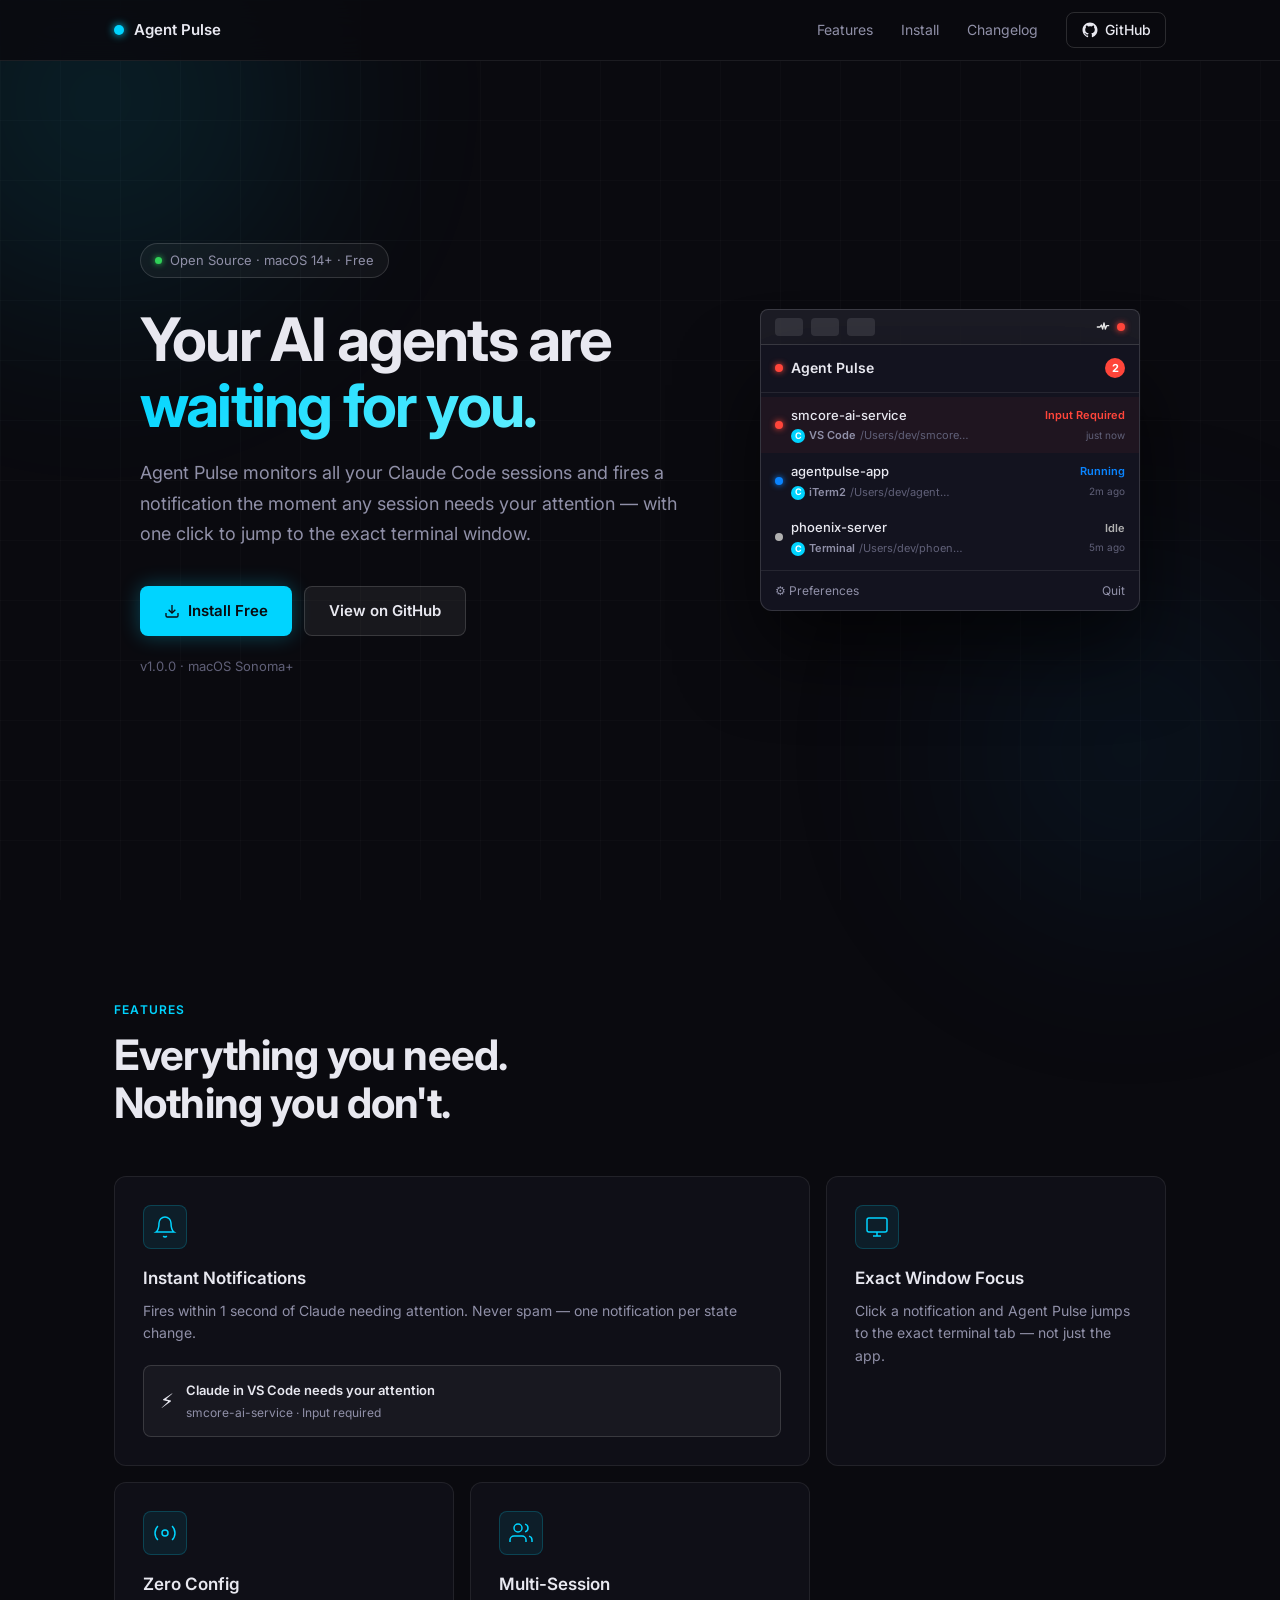
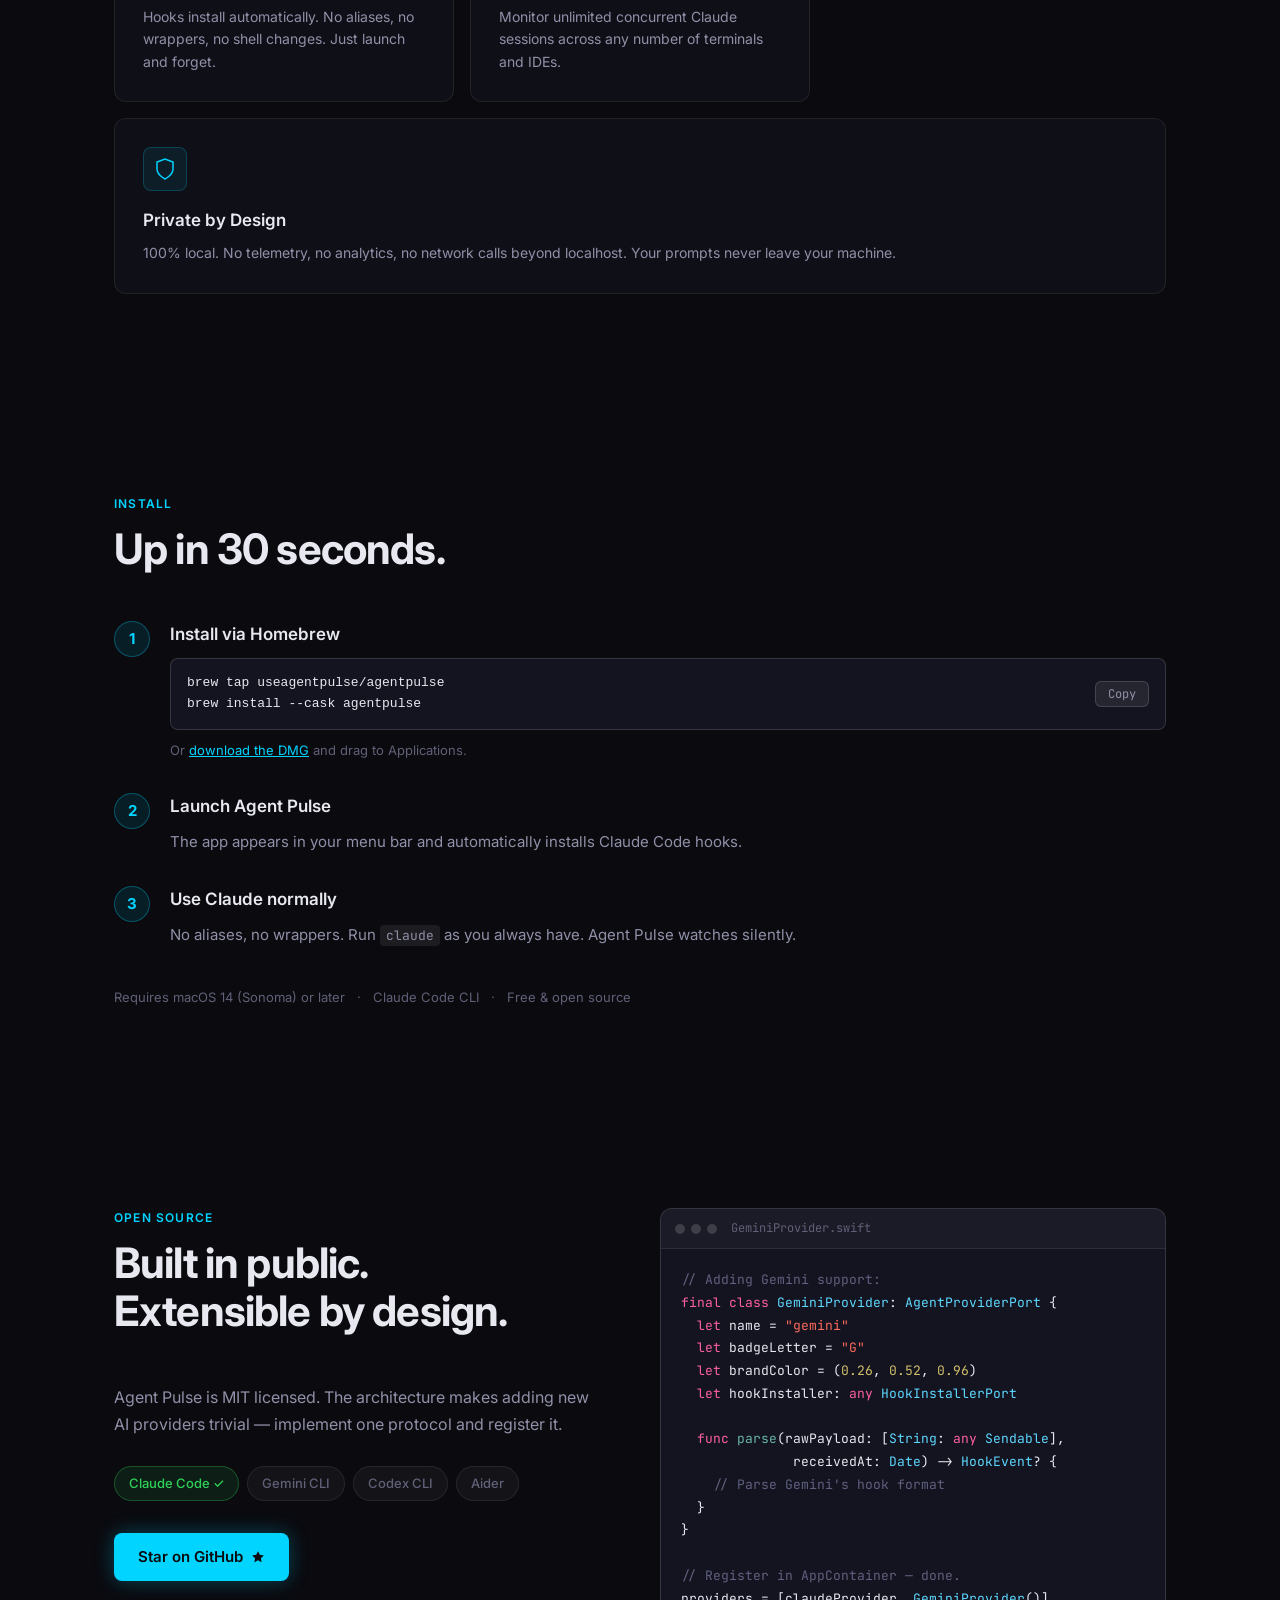
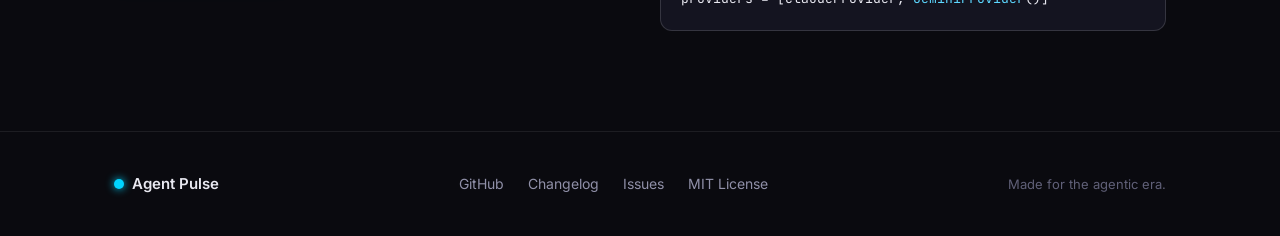
==== commit 71cc1cf2: "Switch accent to electric cyan #00D4FF, remove status strip" ====
--- a/docs/index.html
+++ b/docs/index.html
@@ -245,36 +245,6 @@
     </div>
   </div>
 </section>
-
-<!-- STATUS STATES — compact inline strip -->
-<section class="states">
-  <div class="container">
-    <div class="states-strip">
-      <div class="states-label">Menu bar status:</div>
-      <div class="state-pill">
-        <svg width="12" height="9" viewBox="0 0 24 18" fill="none"><path d="M2 9 H6 L8 6 L10 12 L12 3 L14 12 L16 7 H19" stroke="currentColor" stroke-width="2" stroke-linecap="round" stroke-linejoin="round"/></svg>
-        <div class="state-pill-dot" style="background:#B0B0B0"></div>
-        <span>Idle</span>
-      </div>
-      <div class="state-pill">
-        <svg width="12" height="9" viewBox="0 0 24 18" fill="none"><path d="M2 9 H6 L8 6 L10 12 L12 3 L14 12 L16 7 H19" stroke="currentColor" stroke-width="2" stroke-linecap="round" stroke-linejoin="round"/></svg>
-        <div class="state-pill-dot" style="background:#0A84FF"></div>
-        <span>Running</span>
-      </div>
-      <div class="state-pill">
-        <svg width="12" height="9" viewBox="0 0 24 18" fill="none"><path d="M2 9 H6 L8 6 L10 12 L12 3 L14 12 L16 7 H19" stroke="currentColor" stroke-width="2" stroke-linecap="round" stroke-linejoin="round"/></svg>
-        <div class="state-pill-dot" style="background:#FF9F0A"></div>
-        <span>Waiting</span>
-      </div>
-      <div class="state-pill state-pill--alert">
-        <svg width="12" height="9" viewBox="0 0 24 18" fill="none"><path d="M2 9 H6 L8 6 L10 12 L12 3 L14 12 L16 7 H19" stroke="currentColor" stroke-width="2" stroke-linecap="round" stroke-linejoin="round"/></svg>
-        <div class="state-pill-dot state-pill-dot--pulse" style="background:#FF453A"></div>
-        <span>Input Required</span>
-      </div>
-    </div>
-  </div>
-</section>
-
 <!-- OPEN SOURCE -->
 <section class="opensource">
   <div class="container opensource-inner">
--- a/docs/assets/css/style.css
+++ b/docs/assets/css/style.css
@@ -14,7 +14,8 @@
   --text:      #e8e8f0;
   --text-2:    #9090a8;
   --text-3:    #606078;
-  --accent:    #D97757;
+  --accent:    #00D4FF;
+  --accent-2:  #0099CC;
   --blue:      #0A84FF;
   --orange:    #FF9F0A;
   --red:       #FF453A;
@@ -51,8 +52,8 @@
 .nav-logo { display: flex; align-items: center; gap: 10px; font-weight: 600; font-size: 15px; }
 .nav-dot {
   width: 10px; height: 10px; border-radius: 50%;
-  background: var(--accent);
-  box-shadow: 0 0 8px var(--accent);
+  background: #00D4FF;
+  box-shadow: 0 0 8px #00D4FF;
   animation: breathe 2s ease-in-out infinite;
 }
 @keyframes breathe {
@@ -93,11 +94,11 @@
 }
 .glow-1 {
   width: 600px; height: 600px; top: -200px; left: -200px;
-  background: radial-gradient(circle, var(--accent) 0%, transparent 70%);
+  background: radial-gradient(circle, #00D4FF 0%, transparent 70%);
 }
 .glow-2 {
   width: 500px; height: 500px; bottom: -100px; right: -100px;
-  background: radial-gradient(circle, var(--blue) 0%, transparent 70%);
+  background: radial-gradient(circle, #0066AA 0%, transparent 70%);
 }
 .hero-content { position: relative; z-index: 1; max-width: 560px; flex: 1 1 400px; }
 .hero-badge {
@@ -118,7 +119,7 @@
   letter-spacing: -0.03em; margin-bottom: 20px;
 }
 .hero-highlight {
-  background: linear-gradient(135deg, var(--accent) 0%, #f0a060 100%);
+  background: linear-gradient(135deg, #00D4FF 0%, #60efff 100%);
   -webkit-background-clip: text; -webkit-text-fill-color: transparent;
 }
 .hero-sub { font-size: 18px; color: var(--text-2); line-height: 1.7; margin-bottom: 36px; }
@@ -133,11 +134,11 @@
   transition: all 0.2s; border: none;
 }
 .btn-primary {
-  background: var(--accent);
-  color: white;
-  box-shadow: 0 0 20px rgba(217,119,87,0.3);
-}
-.btn-primary:hover { background: #e8895a; box-shadow: 0 0 30px rgba(217,119,87,0.5); transform: translateY(-1px); }
+  background: #00D4FF;
+  color: #0a0a0f;
+  box-shadow: 0 0 20px rgba(0,212,255,0.3);
+}
+.btn-primary:hover { background: #33ddff; box-shadow: 0 0 30px rgba(0,212,255,0.5); transform: translateY(-1px); }
 .btn-ghost {
   background: rgba(255,255,255,0.06);
   color: var(--text);
@@ -293,8 +294,8 @@
 .feature-card--wide  { grid-column: span 3; }
 .feature-icon {
   width: 44px; height: 44px; border-radius: var(--radius-sm);
-  background: rgba(217,119,87,0.1);
-  border: 1px solid rgba(217,119,87,0.2);
+  background: rgba(0,212,255,0.08);
+  border: 1px solid rgba(0,212,255,0.2);
   display: flex; align-items: center; justify-content: center;
   color: var(--accent); margin-bottom: 16px;
 }
@@ -328,8 +329,8 @@
 .install-step { display: flex; gap: 20px; align-items: flex-start; }
 .step-num {
   width: 36px; height: 36px; border-radius: 50%;
-  background: rgba(217,119,87,0.15);
-  border: 1px solid rgba(217,119,87,0.3);
+  background: rgba(0,212,255,0.1);
+  border: 1px solid rgba(0,212,255,0.3);
   color: var(--accent); font-weight: 700; font-size: 15px;
   display: flex; align-items: center; justify-content: center;
   flex-shrink: 0;
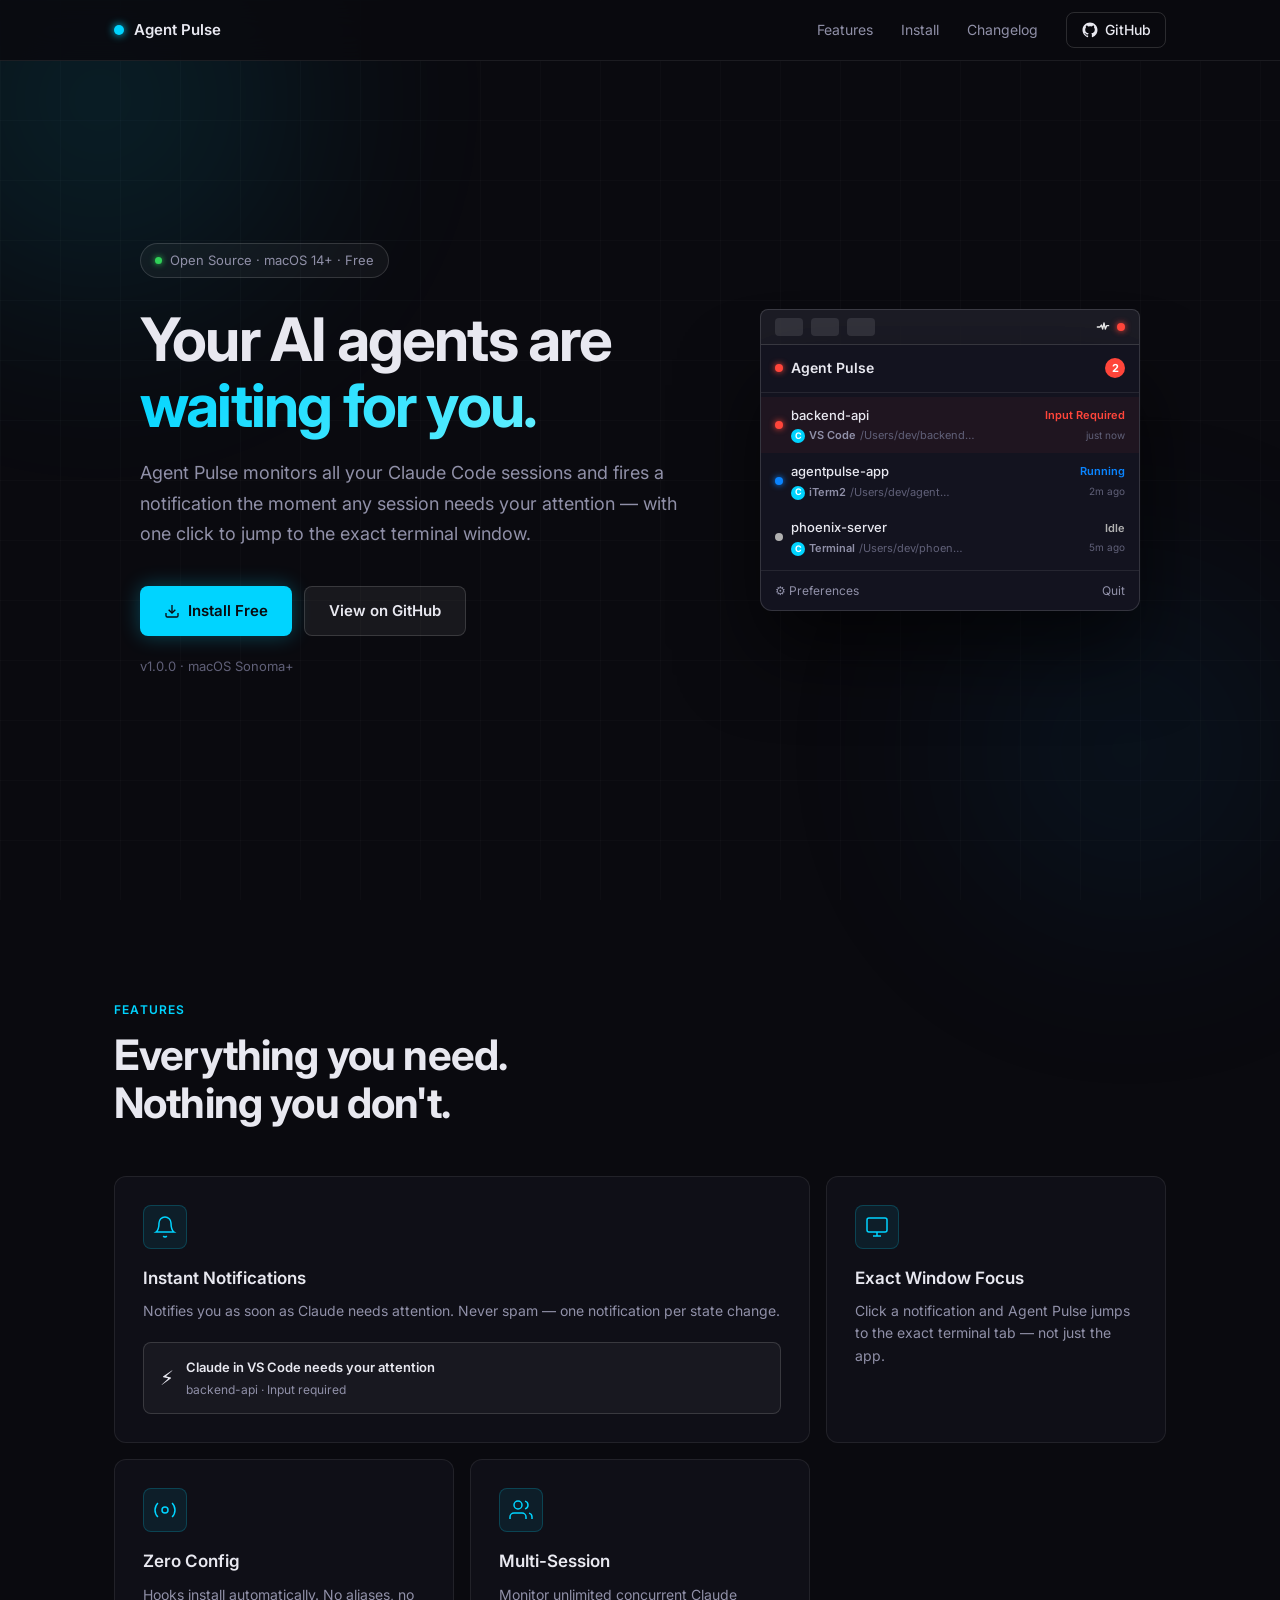
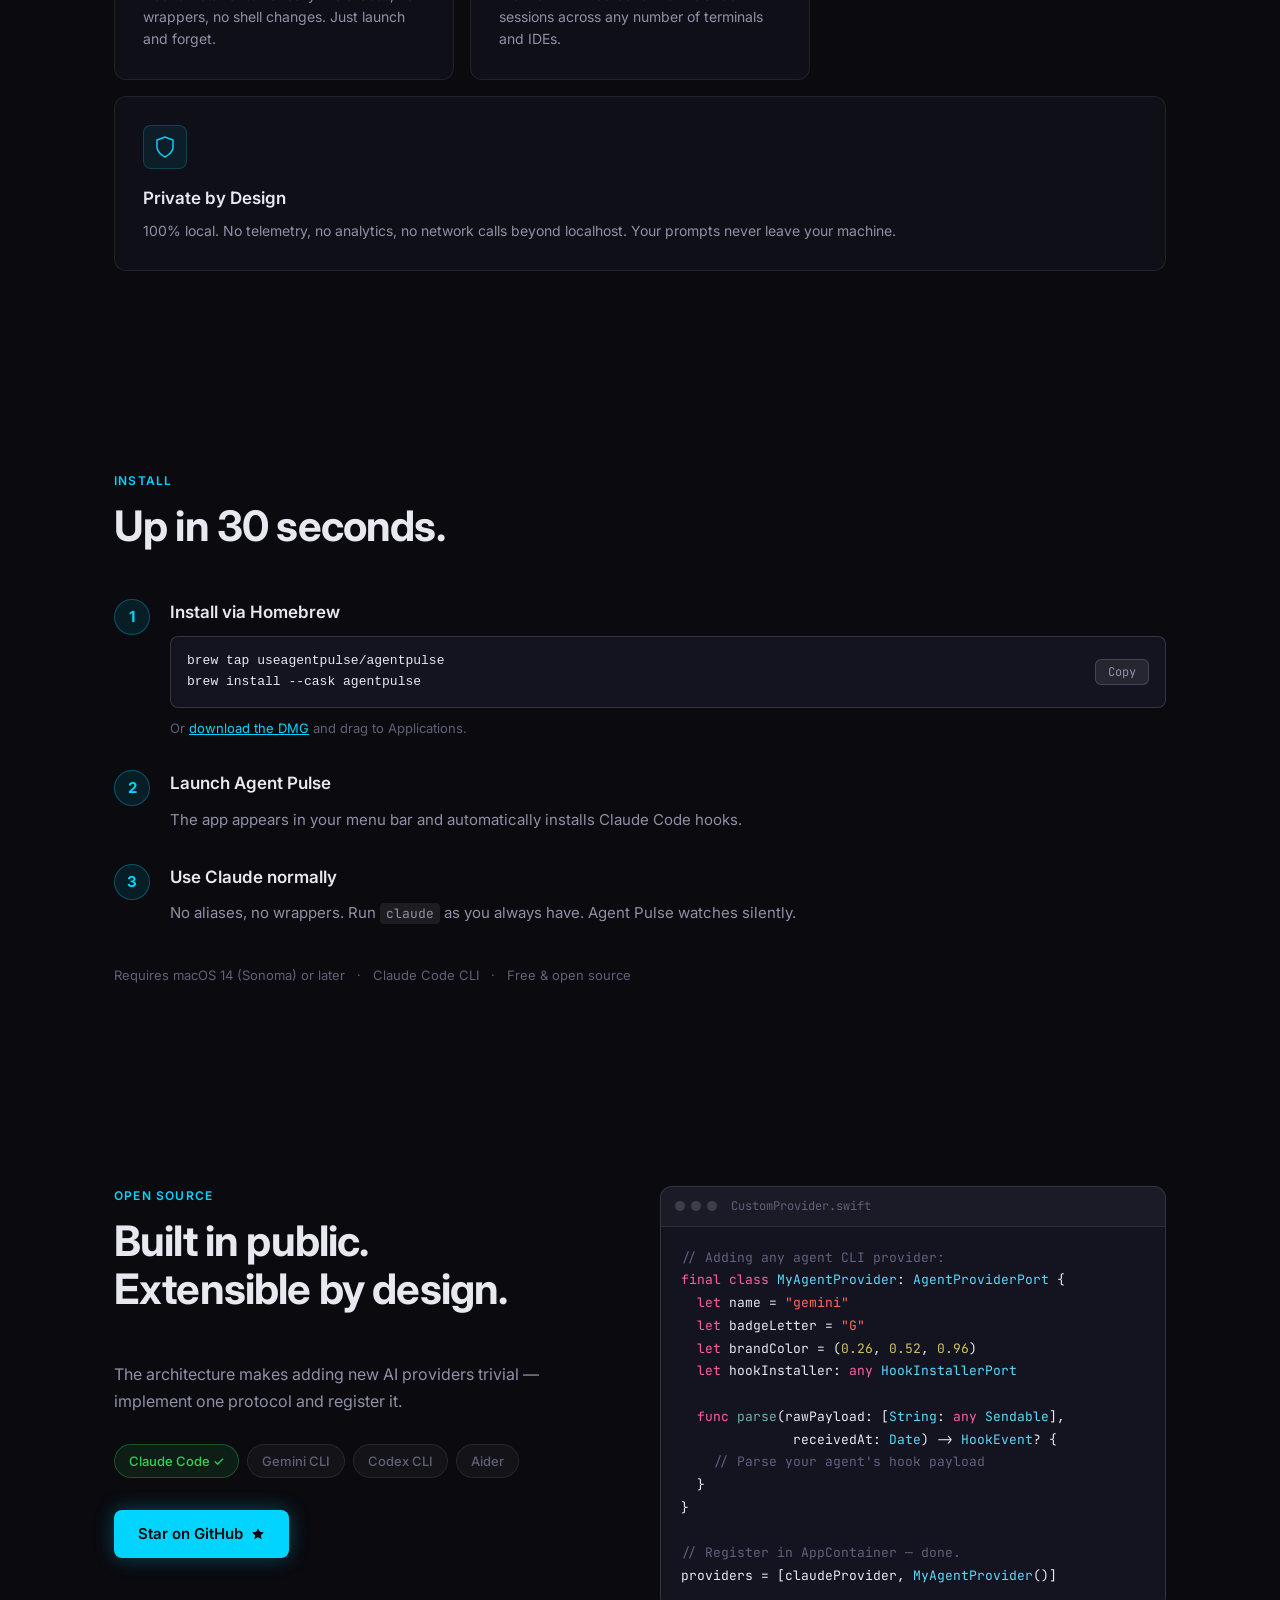
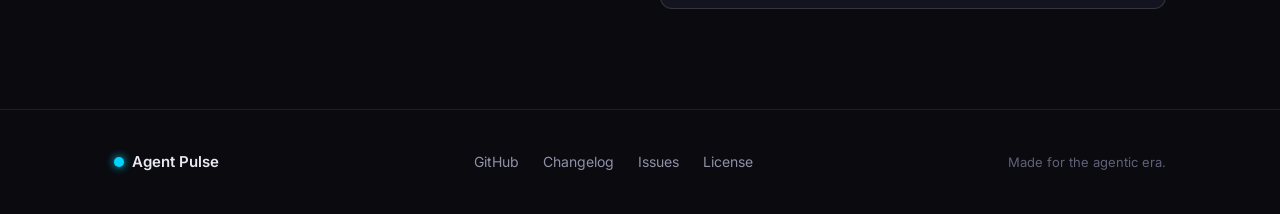
==== commit 9a56d218: "Fix incorrect claims, update session names, generic provider example, favicon" ====
--- a/docs/index.html
+++ b/docs/index.html
@@ -9,6 +9,7 @@
   <meta property="og:description" content="Never miss when your AI coding agent needs you." />
   <meta property="og:type" content="website" />
   <meta property="og:url" content="https://useagentpulse.github.io/agentpulse-app" />
+  <link rel="icon" type="image/svg+xml" href="assets/img/favicon.svg" />
   <link rel="stylesheet" href="assets/css/style.css" />
   <link rel="preconnect" href="https://fonts.googleapis.com" />
   <link href="https://fonts.googleapis.com/css2?family=Inter:wght@300;400;500;600;700&family=JetBrains+Mono:wght@400;500&display=swap" rel="stylesheet" />
@@ -95,11 +96,11 @@
           <div class="session-left">
             <div class="status-dot status-dot--red"></div>
             <div class="session-info">
-              <div class="session-name">smcore-ai-service</div>
+              <div class="session-name">backend-api</div>
               <div class="session-meta">
                 <span class="provider-badge">C</span>
                 <span class="terminal-name">VS Code</span>
-                <span class="session-path">/Users/dev/smcore…</span>
+                <span class="session-path">/Users/dev/backend…</span>
               </div>
             </div>
           </div>
@@ -163,12 +164,12 @@
           <svg width="24" height="24" viewBox="0 0 24 24" fill="none" stroke="currentColor" stroke-width="1.5"><path d="M18 8A6 6 0 006 8c0 7-3 9-3 9h18s-3-2-3-9"/><path d="M13.73 21a2 2 0 01-3.46 0"/></svg>
         </div>
         <h3>Instant Notifications</h3>
-        <p>Fires within 1 second of Claude needing attention. Never spam — one notification per state change.</p>
+        <p>Notifies you as soon as Claude needs attention. Never spam — one notification per state change.</p>
         <div class="feature-notif">
           <div class="notif-icon">⚡</div>
           <div class="notif-body">
             <div class="notif-title">Claude in VS Code needs your attention</div>
-            <div class="notif-sub">smcore-ai-service · Input required</div>
+            <div class="notif-sub">backend-api · Input required</div>
           </div>
         </div>
       </div>
@@ -251,7 +252,7 @@
     <div class="os-text">
       <div class="section-label">Open Source</div>
       <h2 class="section-title">Built in public.<br/>Extensible by design.</h2>
-      <p>Agent Pulse is MIT licensed. The architecture makes adding new AI providers trivial — implement one protocol and register it.</p>
+      <p>The architecture makes adding new AI providers trivial — implement one protocol and register it.</p>
       <div class="providers-roadmap">
         <div class="provider provider--done">Claude Code ✓</div>
         <div class="provider provider--soon">Gemini CLI</div>
@@ -267,10 +268,10 @@
       <div class="code-window">
         <div class="code-window-bar">
           <span></span><span></span><span></span>
-          <div class="code-window-title">GeminiProvider.swift</div>
-        </div>
-        <pre class="code-content"><span class="code-comment">// Adding Gemini support:</span>
-<span class="code-keyword">final class</span> <span class="code-type">GeminiProvider</span>: <span class="code-type">AgentProviderPort</span> {
+          <div class="code-window-title">CustomProvider.swift</div>
+        </div>
+        <pre class="code-content"><span class="code-comment">// Adding any agent CLI provider:</span>
+<span class="code-keyword">final class</span> <span class="code-type">MyAgentProvider</span>: <span class="code-type">AgentProviderPort</span> {
   <span class="code-keyword">let</span> name = <span class="code-string">"gemini"</span>
   <span class="code-keyword">let</span> badgeLetter = <span class="code-string">"G"</span>
   <span class="code-keyword">let</span> brandColor = (<span class="code-num">0.26</span>, <span class="code-num">0.52</span>, <span class="code-num">0.96</span>)
@@ -278,12 +279,12 @@
 
   <span class="code-keyword">func</span> <span class="code-fn">parse</span>(rawPayload: [<span class="code-type">String</span>: <span class="code-keyword">any</span> <span class="code-type">Sendable</span>],
               receivedAt: <span class="code-type">Date</span>) -> <span class="code-type">HookEvent</span>? {
-    <span class="code-comment">// Parse Gemini's hook format</span>
+    <span class="code-comment">// Parse your agent's hook payload</span>
   }
 }
 
 <span class="code-comment">// Register in AppContainer — done.</span>
-providers = [claudeProvider, <span class="code-type">GeminiProvider</span>()]</pre>
+providers = [claudeProvider, <span class="code-type">MyAgentProvider</span>()]</pre>
       </div>
     </div>
   </div>
@@ -300,7 +301,7 @@
       <a href="https://github.com/useagentpulse/agentpulse-app" target="_blank">GitHub</a>
       <a href="changelog.html">Changelog</a>
       <a href="https://github.com/useagentpulse/agentpulse-app/issues" target="_blank">Issues</a>
-      <a href="https://github.com/useagentpulse/agentpulse-app/blob/main/LICENSE" target="_blank">MIT License</a>
+      <a href="https://github.com/useagentpulse/agentpulse-app/blob/main/LICENSE" target="_blank">License</a>
     </div>
     <div class="footer-copy">Made for the agentic era.</div>
   </div>
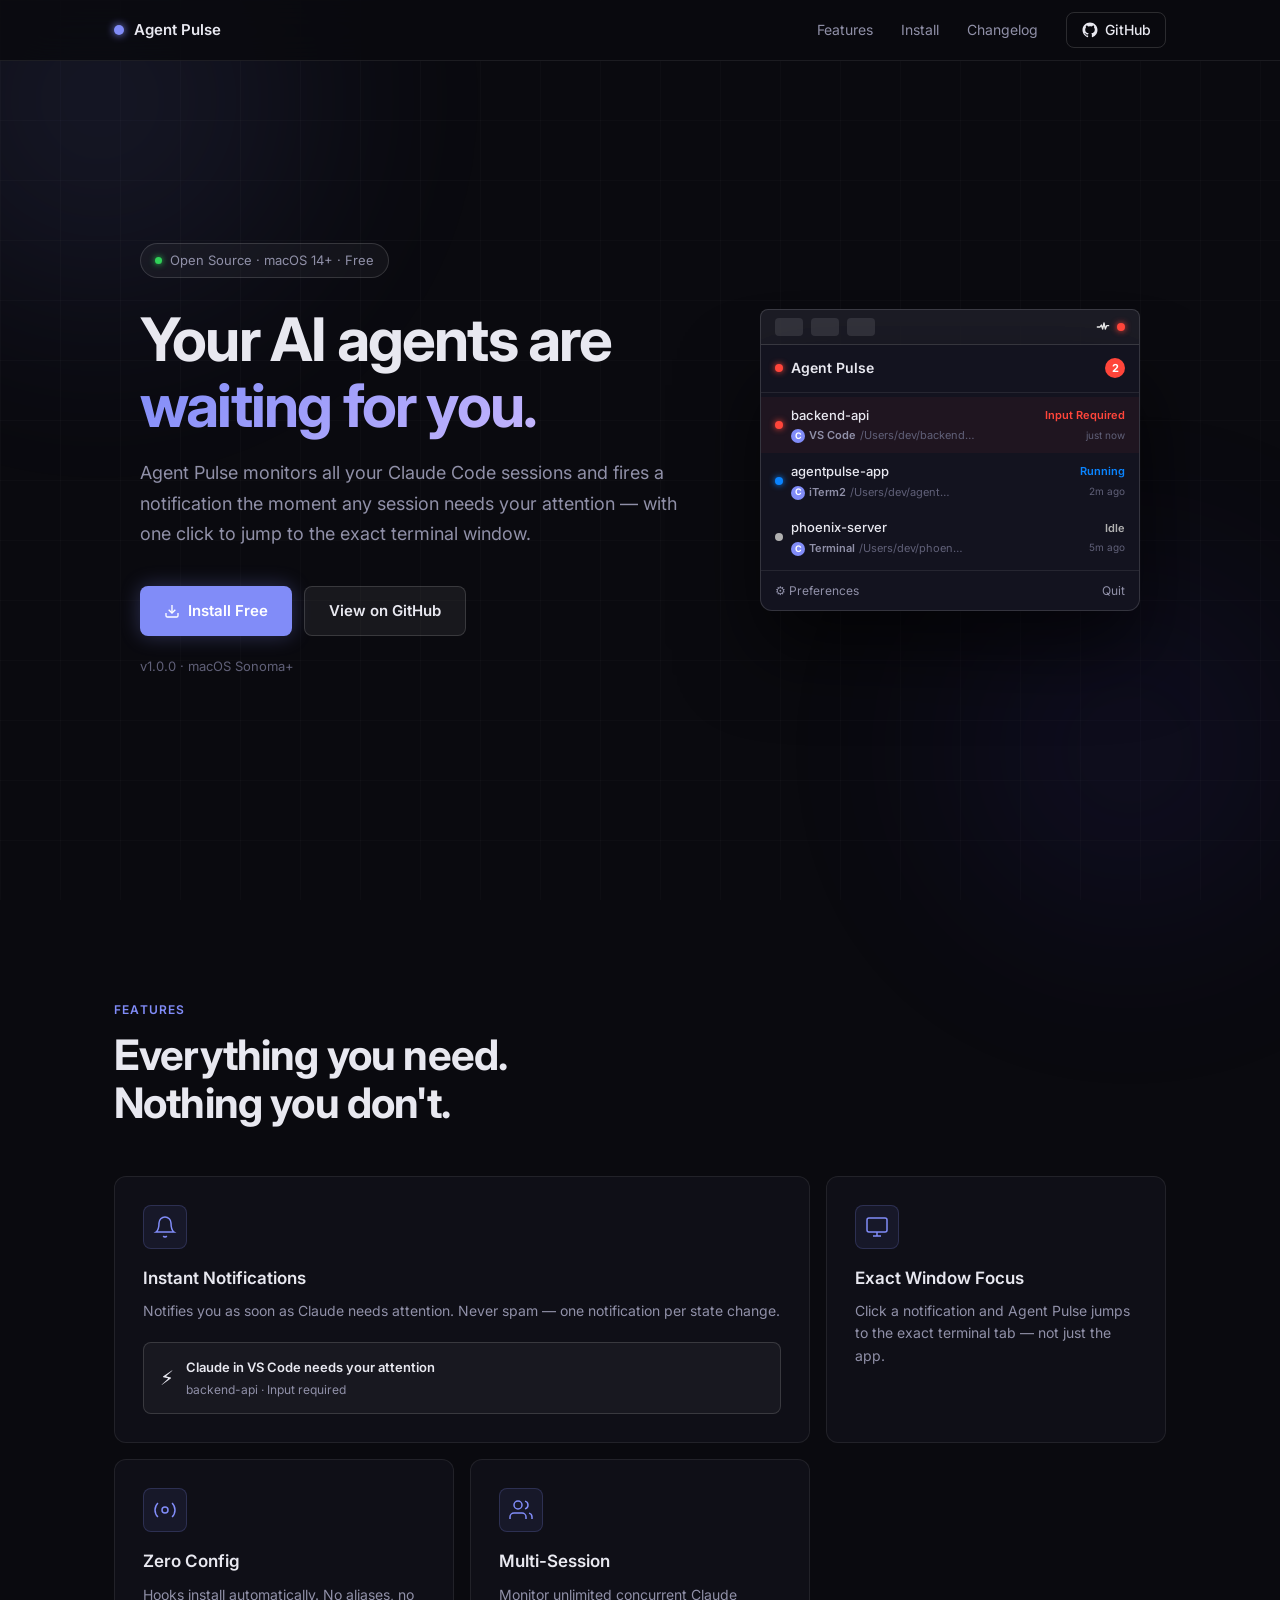
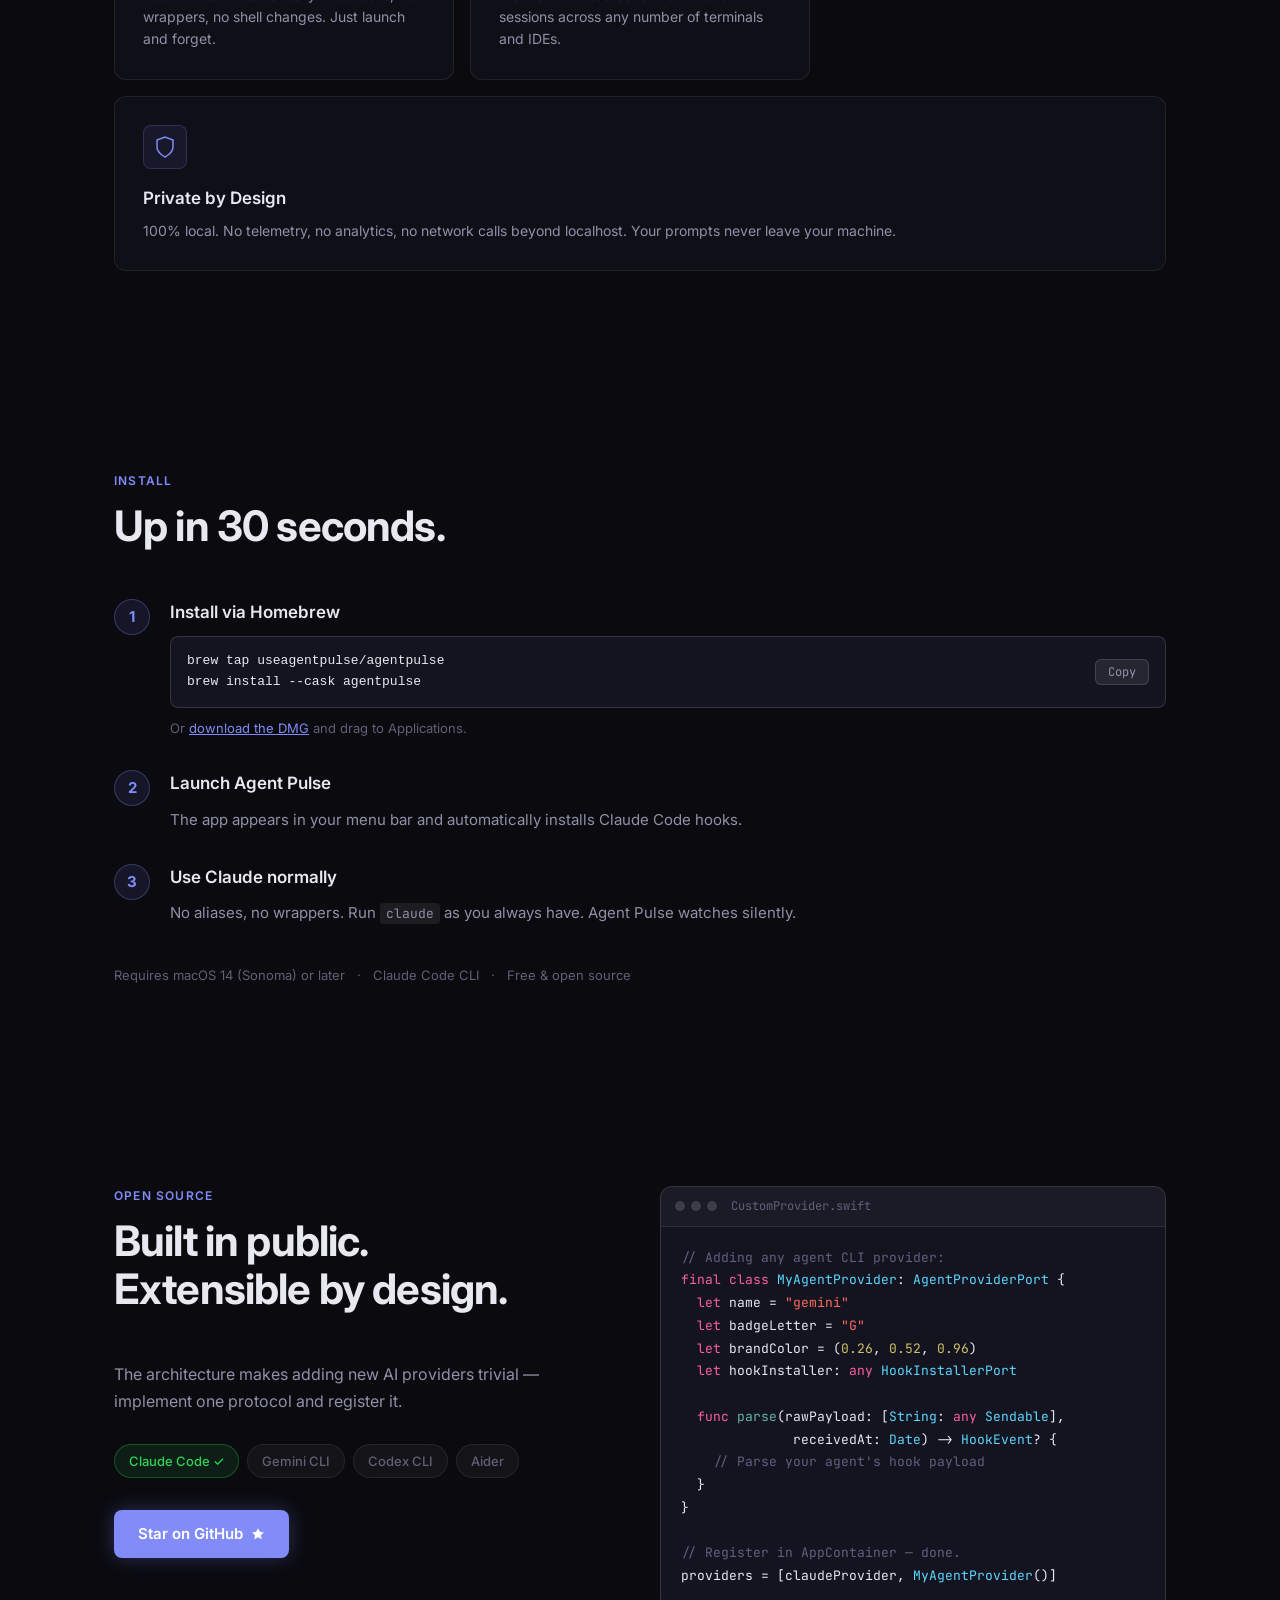
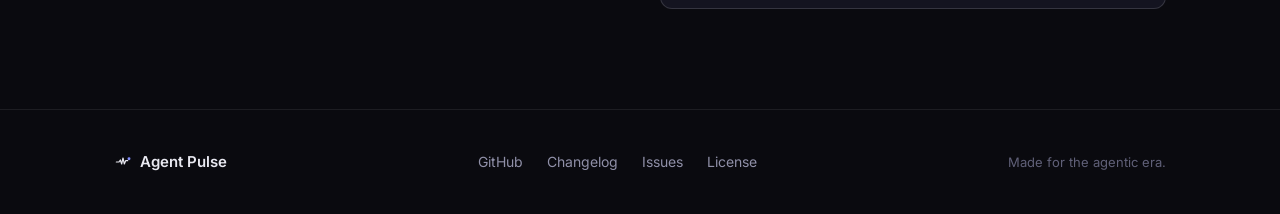
==== commit 85026faa: "Switch accent to soft indigo #818CF8, SVG pulse icon in nav/footer/favicon" ====
--- a/docs/index.html
+++ b/docs/index.html
@@ -294,8 +294,11 @@
 <footer class="footer">
   <div class="container footer-inner">
     <div class="footer-logo">
-      <span class="nav-dot"></span>
-      <span>Agent Pulse</span>
+      <svg width="18" height="12" viewBox="0 0 24 18" fill="none">
+          <path d="M2 9 H6 L8 6 L10 12 L12 3 L14 12 L16 7 H19" stroke="currentColor" stroke-width="1.8" stroke-linecap="round" stroke-linejoin="round"/>
+          <circle cx="21" cy="4" r="2.2" fill="#818CF8"/>
+        </svg>
+        <span>Agent Pulse</span>
     </div>
     <div class="footer-links">
       <a href="https://github.com/useagentpulse/agentpulse-app" target="_blank">GitHub</a>
--- a/docs/assets/css/style.css
+++ b/docs/assets/css/style.css
@@ -14,8 +14,8 @@
   --text:      #e8e8f0;
   --text-2:    #9090a8;
   --text-3:    #606078;
-  --accent:    #00D4FF;
-  --accent-2:  #0099CC;
+  --accent:    #818CF8;
+  --accent-2:  #6366F1;
   --blue:      #0A84FF;
   --orange:    #FF9F0A;
   --red:       #FF453A;
@@ -52,10 +52,14 @@
 .nav-logo { display: flex; align-items: center; gap: 10px; font-weight: 600; font-size: 15px; }
 .nav-dot {
   width: 10px; height: 10px; border-radius: 50%;
-  background: #00D4FF;
-  box-shadow: 0 0 8px #00D4FF;
+  background: #818CF8;
+  box-shadow: 0 0 8px #818CF8;
   animation: breathe 2s ease-in-out infinite;
 }
+
+/* Nav SVG pulse icon */
+.nav-pulse-icon { opacity: 0.9; color: var(--text-2); flex-shrink: 0; }
+.nav-status-dot { animation: breathe 2s ease-in-out infinite; }
 @keyframes breathe {
   0%,100% { opacity: 1; transform: scale(1); }
   50%      { opacity: 0.4; transform: scale(0.85); }
@@ -94,11 +98,11 @@
 }
 .glow-1 {
   width: 600px; height: 600px; top: -200px; left: -200px;
-  background: radial-gradient(circle, #00D4FF 0%, transparent 70%);
+  background: radial-gradient(circle, #818CF8 0%, transparent 70%);
 }
 .glow-2 {
   width: 500px; height: 500px; bottom: -100px; right: -100px;
-  background: radial-gradient(circle, #0066AA 0%, transparent 70%);
+  background: radial-gradient(circle, #4338CA 0%, transparent 70%);
 }
 .hero-content { position: relative; z-index: 1; max-width: 560px; flex: 1 1 400px; }
 .hero-badge {
@@ -119,7 +123,7 @@
   letter-spacing: -0.03em; margin-bottom: 20px;
 }
 .hero-highlight {
-  background: linear-gradient(135deg, #00D4FF 0%, #60efff 100%);
+  background: linear-gradient(135deg, #818CF8 0%, #c4b5fd 100%);
   -webkit-background-clip: text; -webkit-text-fill-color: transparent;
 }
 .hero-sub { font-size: 18px; color: var(--text-2); line-height: 1.7; margin-bottom: 36px; }
@@ -134,11 +138,11 @@
   transition: all 0.2s; border: none;
 }
 .btn-primary {
-  background: #00D4FF;
-  color: #0a0a0f;
-  box-shadow: 0 0 20px rgba(0,212,255,0.3);
-}
-.btn-primary:hover { background: #33ddff; box-shadow: 0 0 30px rgba(0,212,255,0.5); transform: translateY(-1px); }
+  background: #818CF8;
+  color: #ffffff;
+  box-shadow: 0 0 20px rgba(129,140,248,0.3);
+}
+.btn-primary:hover { background: #a5b4fc; box-shadow: 0 0 30px rgba(129,140,248,0.5); transform: translateY(-1px); }
 .btn-ghost {
   background: rgba(255,255,255,0.06);
   color: var(--text);
@@ -294,8 +298,8 @@
 .feature-card--wide  { grid-column: span 3; }
 .feature-icon {
   width: 44px; height: 44px; border-radius: var(--radius-sm);
-  background: rgba(0,212,255,0.08);
-  border: 1px solid rgba(0,212,255,0.2);
+  background: rgba(129,140,248,0.08);
+  border: 1px solid rgba(129,140,248,0.2);
   display: flex; align-items: center; justify-content: center;
   color: var(--accent); margin-bottom: 16px;
 }
@@ -329,8 +333,8 @@
 .install-step { display: flex; gap: 20px; align-items: flex-start; }
 .step-num {
   width: 36px; height: 36px; border-radius: 50%;
-  background: rgba(0,212,255,0.1);
-  border: 1px solid rgba(0,212,255,0.3);
+  background: rgba(129,140,248,0.1);
+  border: 1px solid rgba(129,140,248,0.3);
   color: var(--accent); font-weight: 700; font-size: 15px;
   display: flex; align-items: center; justify-content: center;
   flex-shrink: 0;
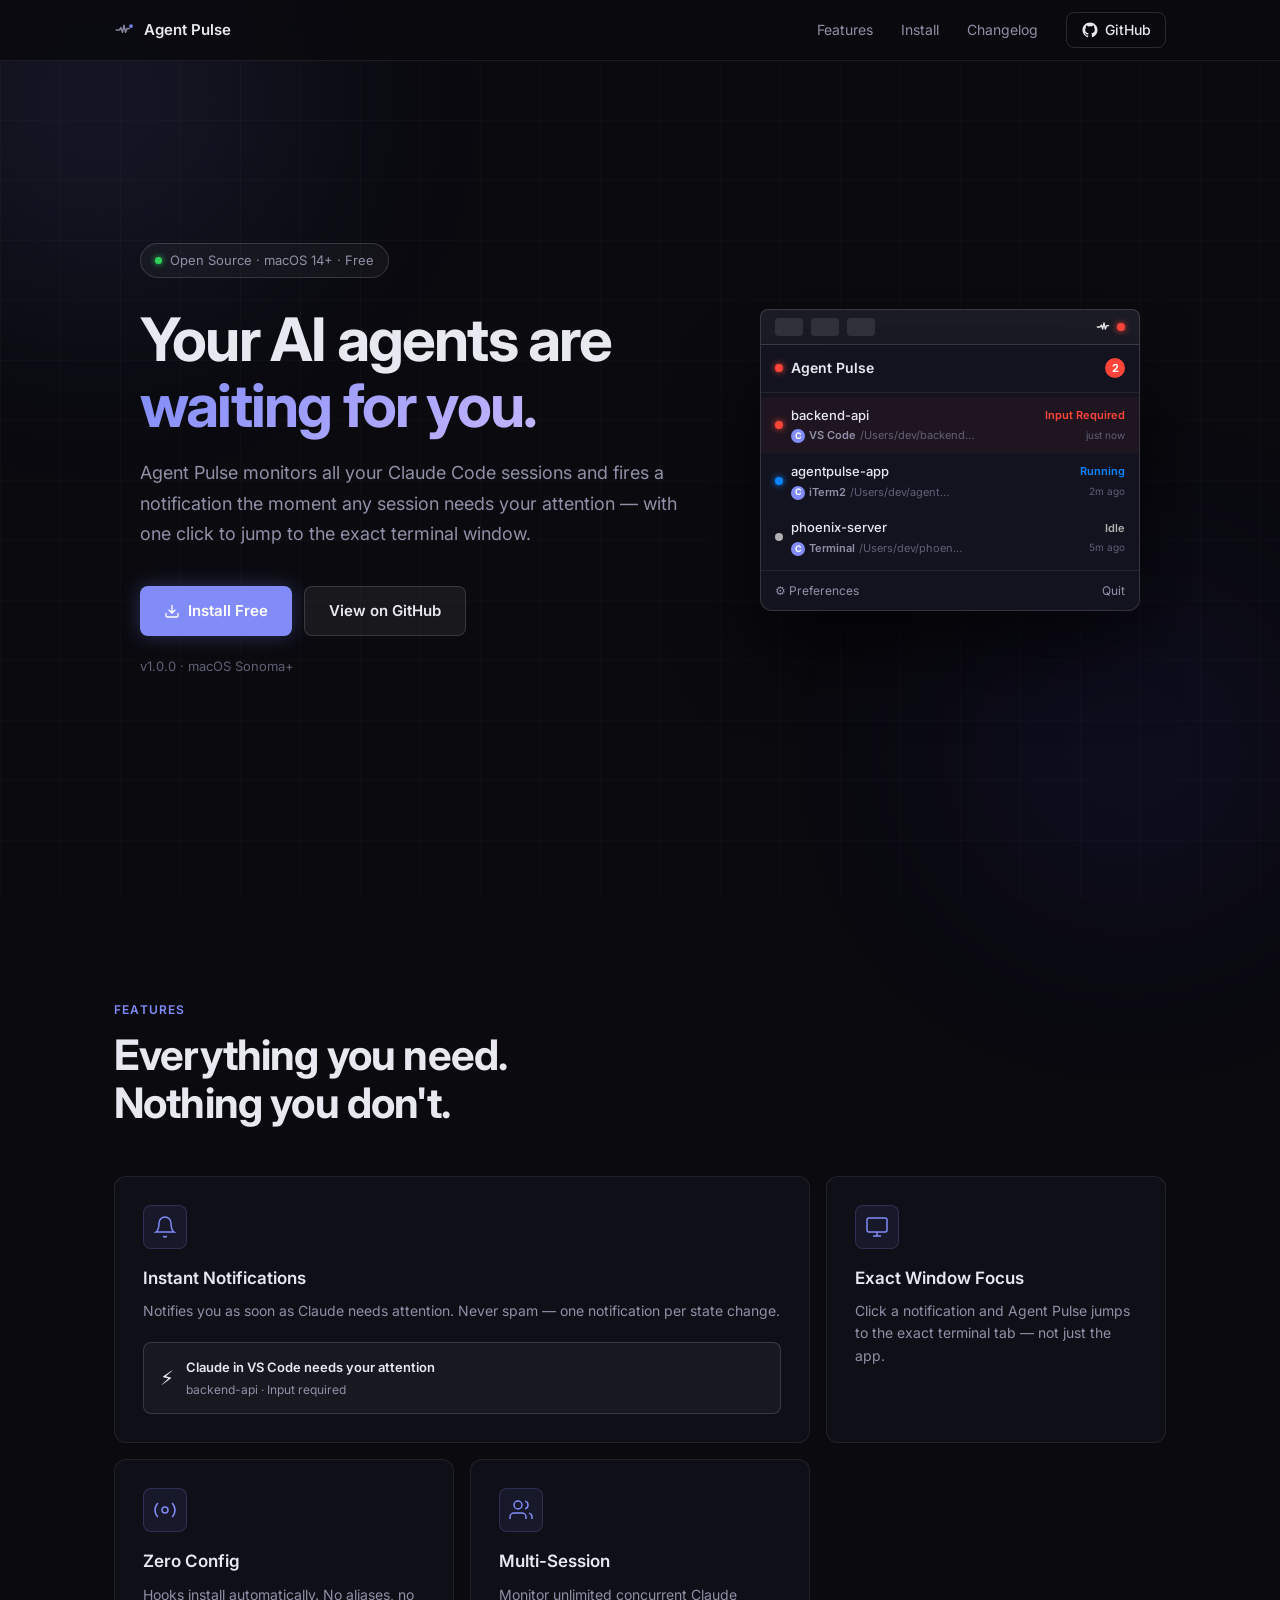
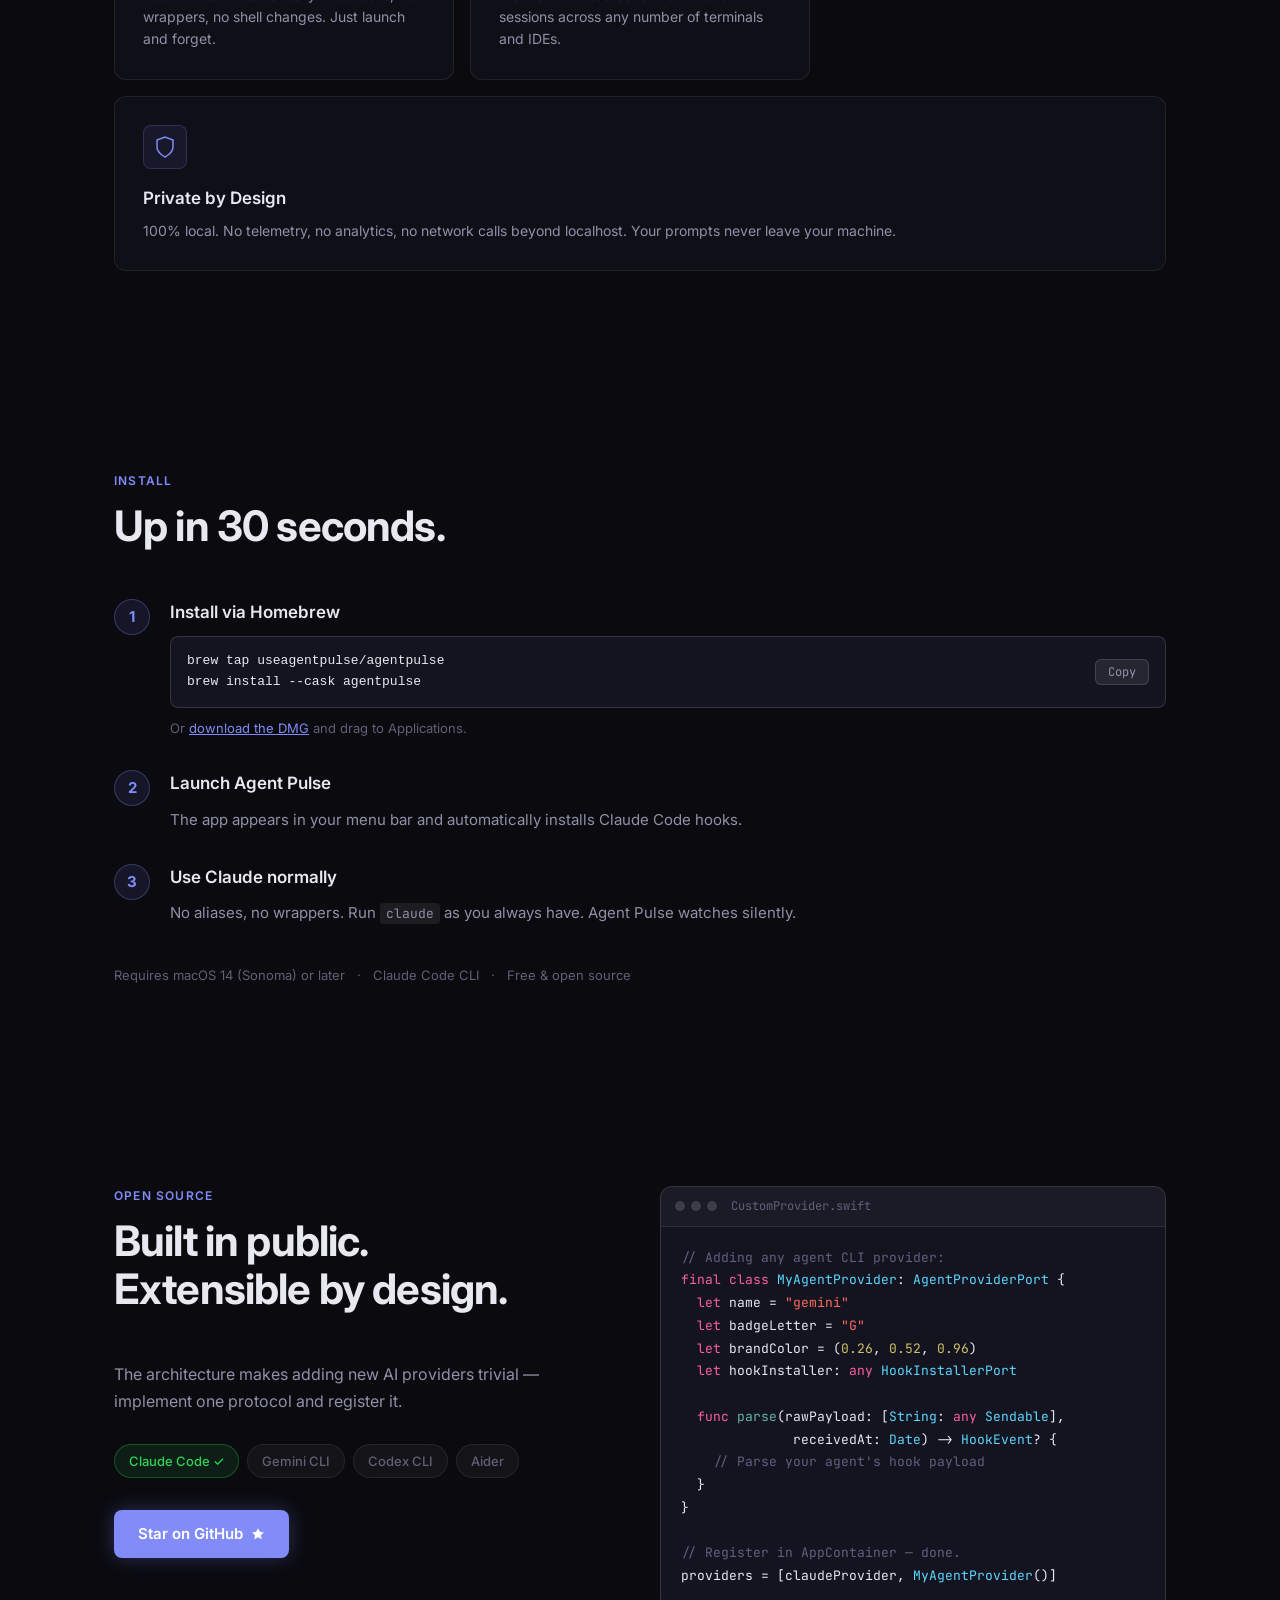
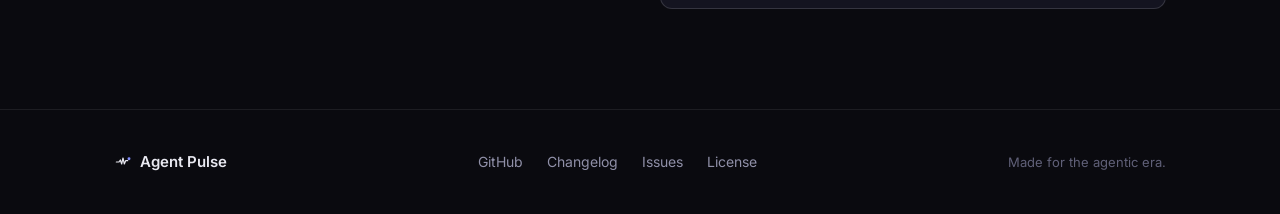
==== commit bd56db27: "Fix nav SVG icon in index.html, favicon visible on light and dark backgrounds" ====
--- a/docs/index.html
+++ b/docs/index.html
@@ -20,7 +20,10 @@
 <nav class="nav">
   <div class="nav-inner">
     <div class="nav-logo">
-      <span class="nav-dot"></span>
+      <svg class="nav-pulse-icon" width="20" height="14" viewBox="0 0 24 18" fill="none">
+        <path d="M2 9 H6 L8 6 L10 12 L12 3 L14 12 L16 7 H19" stroke="currentColor" stroke-width="2" stroke-linecap="round" stroke-linejoin="round"/>
+        <circle class="nav-status-dot" cx="21" cy="4" r="2.5" fill="#818CF8"/>
+      </svg>
       <span class="nav-name">Agent Pulse</span>
     </div>
     <div class="nav-links">
